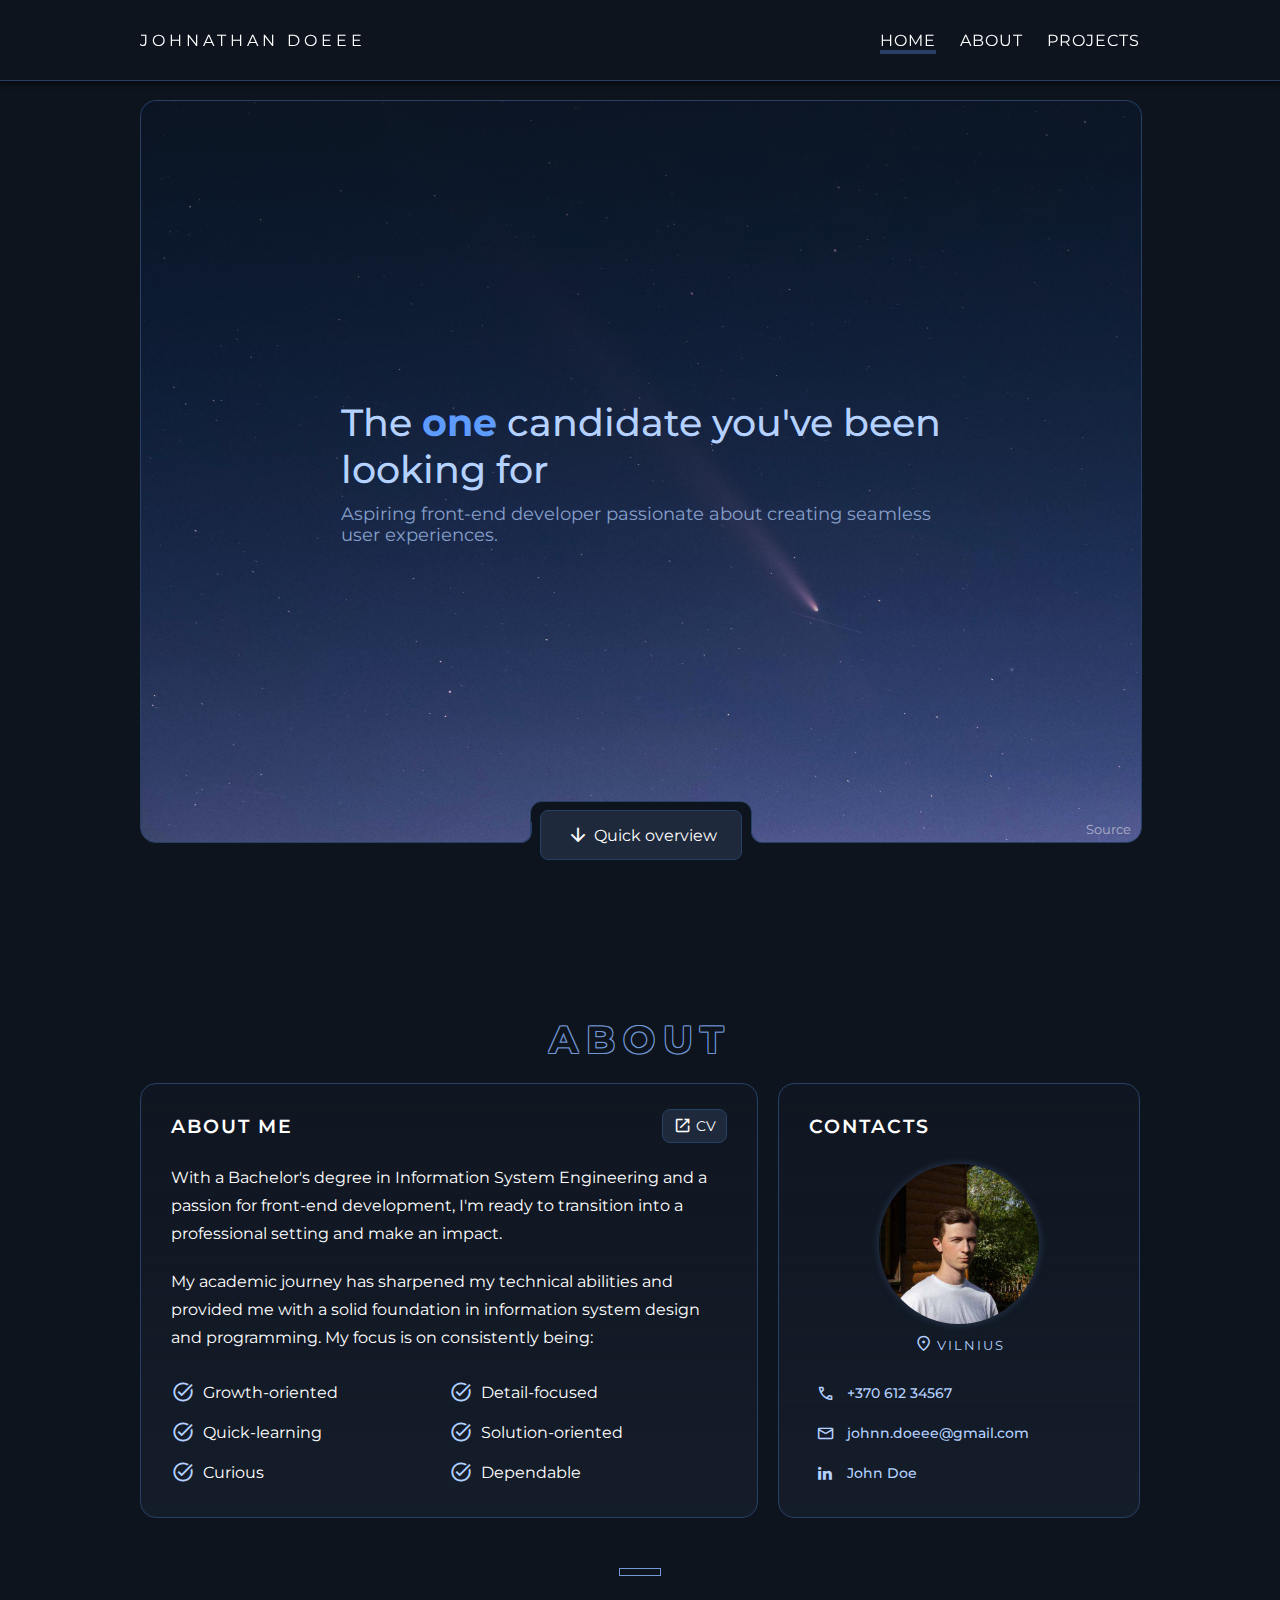
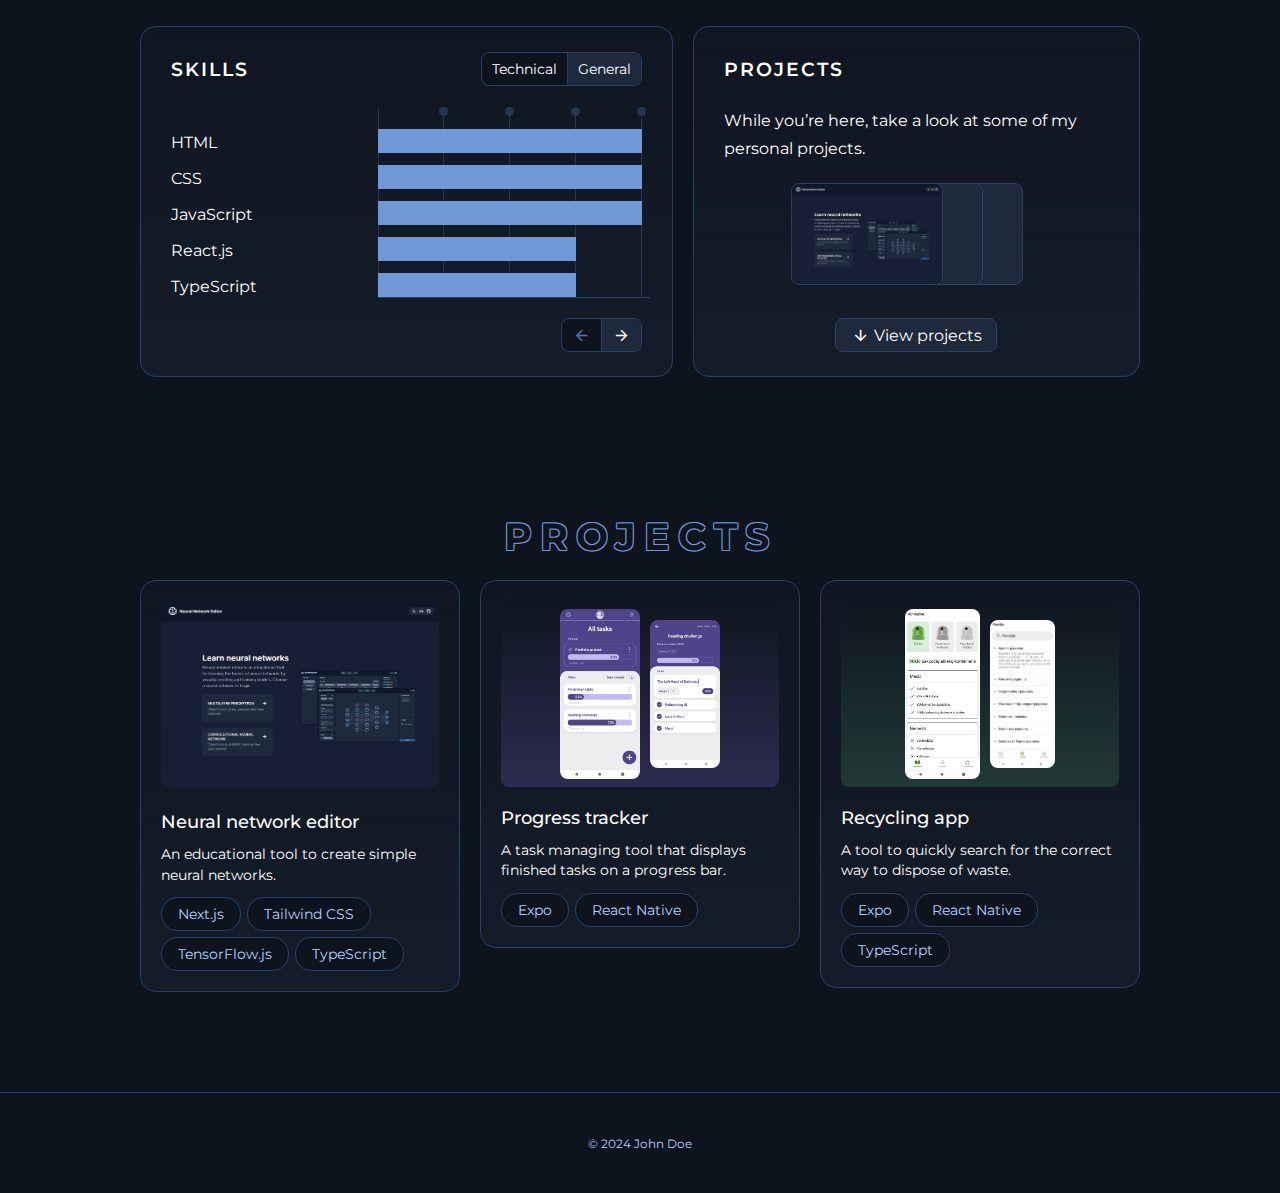
==== index.html @ c230dec9 "add semantics to html" ====
<!DOCTYPE html>
<html lang="en">
    <head>
        <meta charset="UTF-8" />
        <meta name="viewport" content="width=device-width, initial-scale=1" />
        <meta name="description" content="Portfolio of an aspiring front-end developer passioante about creating seamless user experiences." />
        <title>Portfolio | Johnathan Doeee</title>
        <link rel="stylesheet" href="style/global.css" />
        <link rel="stylesheet" href="style/header.css" />
        <link rel="stylesheet" href="style/main.css" />
        <link rel="stylesheet" href="style/projects.css" />
        <link rel="stylesheet" href="style/about.css" />
        <link rel="stylesheet" href="style/contacts.css" />
        <link rel="stylesheet" href="style/skills.css" />
        <link rel="stylesheet" href="https://fonts.googleapis.com/css2?family=Material+Symbols+Outlined:opsz,wght,FILL,GRAD@20..48,100..700,0..1,-50..200" />
        <link rel="stylesheet" href="https://cdnjs.cloudflare.com/ajax/libs/font-awesome/4.7.0/css/font-awesome.min.css">
        <script src="https://code.jquery.com/jquery-1.11.3.min.js"></script>
        <script type="text/javascript" src="./scripts/header.js"></script>
        <script type="text/javascript" src="./scripts/contacts.js"></script>
        <script type="text/javascript" src="./scripts/skills.js" defer></script>
        <script type="text/javascript" src="./scripts/navigation.js" defer></script>
    </head>
    <body class="body-container">
        <header class="header">
            <div class="header-container">
                <span class="header-name">Johnathan Doeee</span>
                <nav class="menu-navigation">
                    <ul id="menu-container" class="menu-item-container menu-hidden">
                        <li><a id="home-link" class="menu-item current-page" href="#home">Home</a></li>
                        <li><a id="about-link" class="menu-item" href="#about">About</a></li>
                        <li><a id="projects-link" class="menu-item" href="#projects">Projects</a></li>
                    </ul>
                    <div id="menu-button" class="menu-icon" onclick="toggleMenu()">
                        <span class="material-symbols-outlined">
                            menu
                        </span>
                    </div>
                </nav>
            </div>
        </header>
        <main>
            <section id="home" class="main-container home">
                <div class="content-container home">
                    <div class="shape-container">
                        <div class="shape">
                            <div class="shape-overlay"></div>
                            <div class="main-text-container">
                                <div class="main-text">The <span class="highlighted-text">one</span> candidate you've been looking for</div>
                                <div class="subtext">Aspiring front-end developer passionate about creating seamless user experiences.</div>
                            </div>
                            <a href="https://www.pexels.com/photo/28973818/" class="image-source" target="_blank">Source</a>
                            <div class="shape-cutout"></div>
                            <a href="#about" class="button overview-button">
                                <span class="material-symbols-outlined">
                                    arrow_downward
                                </span>
                                Quick overview
                            </a>
                        </div>
                    </div>
                </div>
                <div id="side-nav" class="side-nav"></div>
            </section>
            <section id="about" class="main-container about">
                <div class="content-container">
                    <header class="section-title">
                        <h2>About</h2>
                    </header>
                    <div class="top-container">
                        <section id="about-container" class="section-container">
                            <header class="section-header">
                                <h3>About me</h3>
                                <a href="../assets/resume.pdf" target="_blank" class="button">
                                    <span class="material-symbols-outlined icon-sm">
                                        open_in_new
                                    </span>
                                    <span class="text-sm">CV</span>
                                </a>
                            </header>
                            <article class="section-article">
                                <p class="p1">With a Bachelor's degree in Information System Engineering and a passion for front-end development, I'm ready to transition into a professional setting and make an impact.</p>
                                <p class="p1">My academic journey has sharpened my technical abilities and provided me with a solid foundation in information system design and programming. My focus is on consistently being:</p>
                                <ul class="qualities-container">
                                    <li>
                                        <ul class="col">
                                            <li class="quality-item">
                                                <span class="material-symbols-outlined quality-icon">
                                                    task_alt
                                                </span>
                                                <span>Growth-oriented</span>
                                            </li>
                                            <li class="quality-item">
                                                <span class="material-symbols-outlined quality-icon">
                                                    task_alt
                                                </span>
                                                <span>Quick-learning</span>
                                            </li>
                                            <li class="quality-item">
                                                <span class="material-symbols-outlined quality-icon">
                                                    task_alt
                                                </span>
                                                <span>Curious</span>
                                            </li>
                                        </ul>
                                    </li>
                                    <li>
                                        <ul class="col">
                                            <li class="quality-item">
                                                <span class="material-symbols-outlined quality-icon">
                                                    task_alt
                                                </span>
                                                <span>Detail-focused</span>
                                            </li>
                                            <li class="quality-item">
                                                <span class="material-symbols-outlined quality-icon">
                                                    task_alt
                                                </span>
                                                <span>Solution-oriented</span>
                                            </li>
                                            <li class="quality-item">
                                                <span class="material-symbols-outlined quality-icon">
                                                    task_alt
                                                </span>
                                                <span>Dependable</span>
                                            </li>
                                        </ul>
                                    </li>
                                </ul>
                            </article>
                        </section>
                        <section id="contacts-container" class="section-container">
                            <header class="section-header">
                                <h3>Contacts</h3>
                            </header>
                            <article class="contacts">
                                <div class="profile-image-container">
                                    <img src="./assets/profile-small.jpg" alt="candidates' profile" class="profile-image" />
                                    <div class="location-container">
                                        <span class="material-symbols-outlined icon-sm">
                                            location_on
                                        </span>
                                        <div class="location-text">Vilnius</div>
                                    </div>
                                </div>
                                <div class="contact-info">
                                    <div class="contact-item-container">
                                        <div class="contact-item">
                                            <div class="icon-container">
                                                <span class="material-symbols-outlined icon-sm">
                                                    call
                                                </span>
                                            </div>
                                            <span id="phone-number">+370 612 34567</span>
                                        </div>
                                        <div
                                            id="number-copy-button"
                                            class="contact-item-action"
                                            onmouseover="displayTooltip(this)"
                                            onclick="copyPhoneNumber(this)"
                                        >
                                            <span class="material-symbols-outlined icon-sm">
                                                content_copy
                                            </span>
                                            <span id="phone-tooltip" class="tooltip-text">Copy</span>
                                        </div>
                                    </div>
                                    <div class="contact-item-container">
                                        <div class="contact-item">
                                            <div class="icon-container">
                                                <span class="material-symbols-outlined icon-sm">
                                                    mail
                                                </span>
                                            </div>
                                            <span>johnn.doeee@gmail.com</span>
                                        </div>
                                        <div
                                            id="email-copy-button"
                                            class="contact-item-action"
                                            onmouseenter="displayTooltip(this)"
                                            onclick="copyEmail(this)"
                                        >
                                            <span class="material-symbols-outlined icon-sm">
                                                content_copy
                                            </span>
                                            <span id="email-tooltip" class="tooltip-text">Copy</span>
                                        </div>
                                    </div>
                                    <div class="contact-item-container">
                                        <div class="contact-item">
                                            <div class="icon-container">
                                                <i class="fa fa-linkedin fa-sm"></i>
                                            </div>
                                            <span>John Doe</span>
                                        </div>
                                        <a href="https://www.linkedin.com/in/dominykas-guiga-004b6724a" target="_blank" class="contact-item-action">
                                            <span class="material-symbols-outlined icon-sm">
                                                open_in_new
                                            </span>
                                            <span class="tooltip-text">Visit</span>
                                        </a>
                                    </div>
                                </div>
                            </article>
                        </section>
                    </div>
                    <div class="section-intermission"></div>
                    <div class="bottom-container">
                        <section id="skills-container" class="section-container">
                            <header class="section-header">
                                <h3>Skills</h3>
                                <div class="tab-container">
                                    <button id="technical-tab" class="tab left-tab text-sm tab-selected" onclick="switchToTechnical()">Technical</button>
                                    <button id="general-tab" class="tab right-tab text-sm" onclick="switchToGeneral()">General</button>
                                </div>
                            </header>
                            <article class="skill-chart-container">
                                <div class="skill-label-container">
                                    <div class="skill-label">HTML</div>
                                    <div class="skill-label">CSS</div>
                                    <div class="skill-label">JavaScript</div>
                                    <div class="skill-label">React.js</div>
                                    <div class="skill-label">TypeScript</div>
                                </div>
                                <div class="skill-chart">
                                    <div class="axis-container">
                                        <div class="axis-base-h">
                                            <div class="axis-line"></div>
                                        </div>
                                        <div class="axis-col">
                                            <div class="axis-label">
                                                <span id="label-25" class="axis-label-text">Beginner</span>
                                            </div>
                                            <div class="axis-line"></div>
                                        </div>
                                        <div class="axis-col">
                                            <div class="axis-label">
                                                <span id="label-50" class="axis-label-text">Basic competence</span>
                                            </div>
                                            <div class="axis-line"></div>
                                        </div>
                                        <div class="axis-col">
                                            <div class="axis-label">
                                                <span id="label-75" class="axis-label-text flow-left">Comfortable</span>
                                            </div>
                                            <div class="axis-line"></div>
                                        </div>
                                        <div class="axis-col">
                                            <div class="axis-label">
                                                <span id="label-100" class="axis-label-text flow-left">Highly proficient</span>
                                            </div>
                                            <div class="axis-line"></div>
                                        </div>
                                    </div>
                                    <div class="bar-container">
                                        <div class="skill-bar bar-4"></div>
                                        <div class="skill-bar bar-4"></div>
                                        <div class="skill-bar bar-4"></div>
                                        <div class="skill-bar bar-3"></div>
                                        <div class="skill-bar bar-3"></div>
                                    </div>
                                </div>
                            </article>
                            <footer class="more-skill-container">
                                <div class="tab-container">
                                    <button id="arrow-back" class="tab left-tab text-sm no-actions" onclick="moveToPreviousPage()">
                                        <span class="material-symbols-outlined icon-sm">
                                            arrow_back
                                        </span>
                                    </button>
                                    <button id="arrow-forward" class="tab right-tab text-sm" onclick="moveToNextPage()">
                                        <span class="material-symbols-outlined icon-sm">
                                            arrow_forward
                                        </span>
                                    </button>
                                </div>
                            </footer>
                        </section>
                        <section id="projects-container" class="section-container projects">
                            <header class="section-header">
                                <h3>Projects</h3>
                            </header>
                            <article class="projects-content">
                                <div class="projects-text">
                                    <p class="p1">While you’re here, take a look at some of my personal projects.</p>
                                    <div class="project-snippet-container">
                                        <div class="project-snippet-gallery">
                                            <div class="project-snippet snippet-1">
                                                <img src="../assets/nne-1.png" class="nne-snippet" alt="personal projects collection preview" />
                                            </div>
                                            <div class="project-snippet snippet-2"></div>
                                            <div class="project-snippet snippet-3"></div>
                                        </div>
                                    </div>
                                </div>
                                <a href="#projects" class="button see-projects">
                                    <span class="material-symbols-outlined icon-sm">
                                        arrow_downward
                                    </span>
                                    View projects
                                </a>
                            </article>
                        </section>
                    </div>
                </div>
            </section>
            <section id="projects" class="main-container last">
                <div class="content-container projects">
                    <header class="section-title">
                        <h2>Projects</h2>
                    </header>
                    <article class="preview-container">
                        <a href="./projects/neural-network-editor/" class="section-container project-link">
                            <figure class="image-container image-h">
                                <img src="../assets/nne-1.png" class="project-image" alt="neural network editor home page" />
                            </figure>
                            <div class="project-info">
                                <h4 class="header-text">Neural network editor</h4>
                                <p class="description">An educational tool to create simple neural networks.</p>
                                <div class="tag-container">
                                    <div class="tag">Next.js</div>
                                    <div class="tag">Tailwind CSS</div>
                                    <div class="tag">TensorFlow.js</div>
                                    <div class="tag">TypeScript</div>
                                </div>
                            </div>
                        </a>
                        <a href="./projects/progress-tracker/" class="section-container project-link">
                            <figure class="project-image-container-vertical">
                                <img src="../assets/pt-1.png" class="project-image-vertical" alt="progress tracker main screen" />
                                <img src="../assets/pt-3.png" class="project-image-vertical small" alt="progress tracker main screen" />
                            </figure>
                            <div class="project-info">
                                <h4 class="header-text">Progress tracker</h4>
                                <p class="description">A task managing tool that displays finished tasks on a progress bar.</p>
                                <div class="tag-container">
                                    <div class="tag">Expo</div>
                                    <div class="tag">React Native</div>
                                </div>
                            </div>
                        </a>
                        <a href="./projects/recycling-app/" class="section-container project-link">
                            <figure class="project-image-container-vertical ra">
                                <img src="../assets/ra-1.png" class="project-image-vertical" alt="progress tracker main screen" />
                                <img src="../assets/ra-2.png" class="project-image-vertical small" alt="progress tracker main screen" />
                            </figure>
                            <div class="project-info">
                                <h4 class="header-text">Recycling app</h4>
                                <p class="description">A tool to quickly search for the correct way to dispose of waste.</p>
                                <div class="tag-container">
                                    <div class="tag">Expo</div>
                                    <div class="tag">React Native</div>
                                    <div class="tag">TypeScript</div>
                                </div>
                            </div>
                        </a>
                    </article>
                </div>
            </section>
        </main>
        <footer class="footer">
            <div class="footer-text">© 2024 John Doe</div>
        </footer>
        <a href="#home" id="scroll-to-top" class="button scroll-to-top hidden">
            <span class="material-symbols-outlined">
                arrow_upward
            </span>
        </a>
        <div class="overlay"></div>
    </body>
</html>
---- style/global.css ----
@import url('https://fonts.googleapis.com/css2?family=Roboto:ital,wght@0,100;0,300;0,400;0,500;0,700;0,900;1,100;1,300;1,400;1,500;1,700;1,900&display=swap');
@import url('https://fonts.googleapis.com/css2?family=Montserrat:ital,wght@0,100..900;1,100..900&display=swap');

:root {
    --background-color: #0E141E;
    --border-color: #284066;
    --secondary-color: #eaa757;

    /* BUTTONS, ETC. */
    --blue-gray-active: #364762;
    --blue-gray-hover: #28364d;
    --blue-gray: #1E293B;

    --blue-bright: #7098d7;
    
    /* TEXT */
    --text-light: #B4D1FF;
}

html, body {
    width: 100%;
    /* height: 100%; */
    box-sizing: border-box;
    margin: 0;
    font-family: 'Montserrat', sans-serif;
    background-color: var(--background-color);
    color: white;
    scroll-behavior: smooth;
}

.home-container {
    height: 90%;
    width: 100%;
    margin-top: 70px;
    display: flex;
}

.home-image {
    object-fit: cover;
    height: 100%;
    width: 100%;
    padding: 20px;
    border-radius: 40px;
}

.main-container {
    display: flex;
    justify-content: center;
    flex-shrink: 0;
}

.content-container {
    display: flex;
    flex-direction: column;
    width: 1000px;
    gap: 20px;
    margin: 20px;
}

.top-container, .bottom-container {
    display: flex;
    flex-direction: row;
    gap: 20px;
}

.left-container, .right-container {
    display: flex;
    flex-direction: column;
    gap: 20px;
}

.left-container {
    width: 65%;
    justify-content: space-between;
}

.right-container {
    width: 35%;
}

@property --gradientPrimary {
    syntax: '<color>';
    initial-value: rgba(30,41,59,0.1);
    inherits: false;
}
  
@property --gradientSecondary {
    syntax: '<color>';
    initial-value: rgba(30,41,59,0.4);
    inherits: false;
}

.section-container {
    display: flex;
    flex-direction: column;
    border: 1px solid var(--border-color);
    border-radius: 16px;
    padding: 24px 30px;
    gap: 20px;
    background: linear-gradient(180deg, var(--gradientPrimary) 0%, var(--gradientSecondary) 100%);
}

.section-intermission {
    height: 6px;
    width: 40px;
    border: 1px solid var(--blue-bright);
    margin: 30px auto;
}

.section-header {
    height: 36px;
    display: flex;
    align-items: center;
    justify-content: space-between;
}

#about-container {
    width: 65%;
}

#contacts-container {
    width: 35%;
}

#skills-container {
    width: 55%;
}

#projects-container {
    width: 45%;
}

.footer {
    border-top: 1px solid var(--border-color);
    width: 100%;
}

.footer-text {
    height: 100px;
    font-size: 12px;
    color: var(--text-light);
    display: flex;
    justify-content: center;
    align-items: center;
}

/* TEXT */

h1 {
    font-size: 2.4rem;
    font-weight: 500;
    color: var(--text-light);
}

h2 {
    /* width: 100%; */
    font-weight: 700;
    font-size: 2.4rem;
    text-transform: uppercase;
    letter-spacing: 0.5rem;
    /* padding-top: 6rem; */
    margin: 0;
    color: var(--background-color);
    text-shadow: 1px  1px var(--blue-bright),
                -1px -1px var(--blue-bright),
                -1px  1px var(--blue-bright),
                 1px -1px var(--blue-bright);
}

h3 {
    text-transform: uppercase;
    letter-spacing: 2px;
    font-size: 1.2rem;
    font-weight: normal;
    margin: 0;
    font-weight: 600;
}

h4 {
    padding: 0;
    margin: 0;
}

.first-letter {
    font-size: 1.3rem;
}

p {
    margin: 0;
}

.p1 {
    line-height: 28px;
}

a {
    text-decoration: none;
    color: white;
}

ul {
    list-style: none;
    padding: 0;
    margin: 0;
}

figure {
    padding: 0;
    margin: 0;
}

/* ICONS */

.material-symbols-outlined {
    font-variation-settings:
        'FILL' 0,
        'wght' 400,
        'GRAD' 0,
        'opsz' 20
}

.icon-sm {
    font-size: 1.2rem !important;
    user-select: none;
}

.text-sm {
    font-size: 0.9rem;
}

/* BUTTONS */

button {
    border: none;
    color: inherit;
    font-family: inherit;
}

.button {
    background-color: var(--blue-gray);
    padding: 0 10px;
    display: flex;
    justify-content: center;
    align-items: center;
    height: 32px;
    gap: 4px;
    border-radius: 8px;
    border: 1px solid var(--border-color);
    transition: background-color 0.1s;
}

.button:hover {
    background-color: var(--blue-gray-hover);
    cursor: pointer;
}

/* TABS */

.tab-container {
    display: flex;
    flex-direction: row;
    height: 32px;
    border-radius: 8px;
    border: 1px solid var(--border-color);
}

.tab {
    padding: 0 10px;
    display: flex;
    align-items: center;
    height: 100%;
    background-color: var(--blue-gray);
    transition: background-color 0.1s;
}

.tab:hover {
    background-color: var(--blue-gray-hover);
    cursor: pointer;
}

.tab-selected {
    background-color: var(--background-color);
}

.tab-selected:hover {
    background-color: var(--background-color) !important;
    cursor: default !important;
}

.left-tab {
    border-radius: 8px 0 0 8px;
    border-right: 1px solid var(--border-color);
}

.right-tab {
    border-radius: 0 8px 8px 0;
}

.no-actions {
    color: #5172a7;
    background-color: var(--background-color);
}

.no-actions:hover {
    cursor: default !important;
    background-color: var(--background-color) !important;
}

.scroll-to-top {
    position: fixed;
    bottom: 30px;
    right: 50px;
    box-shadow: 0 0 5px 1px var(--blue-gray);
    transition: opacity 0.2s;
    z-index: 8;
    height: 48px;
    width: 48px;
    padding: 0;
}

.scroll-to-top.hidden {
    pointer-events: none;
    opacity: 0;

}

.main-container.last {
    margin-bottom: 5rem;
}

.section-title {
    display: flex;
    justify-content: center;
    padding-top: 6rem;
}

.section-article {
    display: flex;
    flex-direction: column;
    gap: 20px;
}

/* ----- TABLET LANDSCAPE ----- */

@media only screen and (max-width: 900px) {
    .content-container {
        flex-direction: column;
        align-items: center;
        
    }
    .top-container, .bottom-container {
        flex-direction: column;
        width: 500px;
    }
    #about-container, #contacts-container,
    #skills-container, #projects-container {
        width: 100%;
        box-sizing: border-box;
    }
}

/* ----- TABLET ----- */

@media only screen and (max-width: 640px) {
    .top-container, .bottom-container {
        flex-direction: column;
        width: 90%;
    }
    /* .preview-container {
        width: 90%;
        justify-content: center;
    } */
    
}

/* ----- PHONE ----- */

@media only screen and (max-width: 480px) {
    .content-container {
        margin: 10px 10px 10px 10px;
    }
    .left-container, .right-container {
        min-width: 300px;
        width: 100%;
        gap: 50px;
    }
    .scroll-to-top {
        bottom: 20px;
        right: 20px;
    }
    .top-container, .bottom-container {
        width: 100%;
    }
    #about-container, #contacts-container,
    #skills-container, #projects-container {
        min-width: 300px;
    }
    
}

/* ----- SMALL PHONE ----- */

@media only screen and (max-width: 390px) {
    .section-container {
        padding: 20px 24px;
    }
}
---- style/header.css ----
.header {
    display: flex;
    justify-content: center;
    border-bottom: 1px solid var(--border-color);
    position: fixed;
    width: 100%;
    background-color: var(--background-color);
    top: 0;
    z-index: 10;
    box-shadow: 0 1px 5px 2px rgba(0, 0, 0, 0.5);
}

.header-container {
    height: 80px;
    display: flex;
    flex-direction: row;
    align-items: center;
    justify-content: space-between;
    width: 1000px;
    padding: 0 20px;
}

.header-name {
    letter-spacing: 4px;
    text-transform: uppercase;
    font-size: 1rem;
}

.menu-item-container {
    display: flex;
    flex-direction: row;
    gap: 24px;
}

.menu-item {
    text-decoration: none;
    color: white;
    letter-spacing: 1px;
    text-transform: uppercase;
    border-bottom: 4px solid transparent;
    border-top: 4px solid transparent;
    transition: border-color 0.2s;
}

.menu-item:hover {
    border-bottom: 4px solid var(--text-light);
}

.menu-navigation {
    display: flex;
    flex-direction: row;
    align-items: center;
}

.menu-icon {
    display: flex;
    align-items: center;
    visibility: hidden;
    padding: 10px;
    display: none;
}

.current-page {
    border-bottom: 4px solid var(--border-color);
}

.side-nav {
    position: fixed;
    height: 100%;
    width: 0;
    right: 0;
    z-index: 9;
    transition: width 0.2s;
}

/* ----- TABLET LANDSCAPE ----- */

@media only screen and (max-width: 900px) {
    
}

/* ----- TABLET ----- */

@media only screen and (max-width: 640px) {
    .menu-visible {
        visibility: visible;
    }

    .menu-hidden {
        visibility: hidden;
    }

    .menu-item-container {
        flex-direction: column;
        gap: 30px;
        position: absolute;
        left: 50%;
        top: 80px;
        padding: 30px;
        border-radius: 12px;
        height: 100%;
        align-items: flex-start;
    }
    .menu-icon {
        visibility: visible;
        display: block;
        display: flex;
        align-items: center;
    }
    .side-nav.visible {
        width: 50%;
        background-color: var(--background-color);
        border-left: 1px solid var(--border-color);
    }
    .overlay {
        position: fixed;
        top: 0;
        left: 0;
        width: 100%;
        height: 100%;
        background-color: transparent;
        visibility: hidden;
        pointer-events: visible;
        z-index: 5;
        transition: background-color 0.2s;
    }

    .overlay.visible {
        visibility: visible;
        background-color: rgba(0, 0, 0, 0.5);
    }
}

/* ----- PHONE ----- */

@media only screen and (max-width: 480px) {
    
}
---- style/main.css ----
.main-container.home {
    height: 100vh;
}

.content-container.home {
    margin-top: 100px;
}

.shape-container {
    height: 95%;
    width: 100%;
}

.shape {
    height: 100%;
    width: 100%;
    background-color: var(--blue-gray);
    border-radius: 16px;
    border: 1px solid var(--border-color);
    position: relative;
    display: flex;
    justify-content: center;
    background-image: url('../assets/main-image-4.jpg');
    background-size: cover;
    background-repeat: no-repeat;
    background-position: center;
    background-attachment: fixed;
}

.shape-cutout {
    height: 40px;
    width: 220px;
    background-color: var(--background-color);
    position: absolute;
    border-radius: 12px 12px 0 0;
    border-top: 1px solid var(--border-color);
    border-left: 1px solid var(--border-color);
    border-right: 1px solid var(--border-color);
    border-bottom: 1px solid transparent;
    bottom: -1px;
}

.shape-cutout::before, .shape-cutout::after {
    content: "";
    position: absolute;
    height: 20px;
    width: 40px;
    bottom: -1px;
}

.shape-cutout::before {
    left: -40.5px;
    border-radius: 0 0 12px 0;
    box-shadow: 20px 0 0 0 var(--background-color);
    border-right: 1px solid var(--border-color);
    border-bottom: 1px solid var(--border-color);
}

.shape-cutout::after {
    right: -40.5px;
    border-radius: 0 0 0 12px;
    box-shadow: -20px 0 0 0 var(--background-color);
    border-left: 1px solid var(--border-color);
    border-bottom: 1px solid var(--border-color);
}

.overview-button {
    z-index: 8;
    bottom: -18px;
    position: absolute;
    width: 180px;
    height: 48px;
}

.main-text-container {
    z-index: 5;
    width: 60%;
    align-self: center;
    display: flex;
    flex-direction: column;
    gap: 10px;
}

.main-text {
    font-size: 2.4rem;
    font-weight: 500;
    color: var(--text-light);
}

.subtext {
    font-size: 1.1rem;
    color: var(--text-light);
    opacity: 0.7;
}

.highlighted-text {
    font-weight: 700;
    color: #5d9bff;
}

.shape-overlay {
    position: absolute;
    border-radius: 16px;
    background-image: linear-gradient(180deg, rgba(14,20,30,1) 0%, rgba(71,107,167,0.1) 100%);
    height: 100%;
    width: 100%;
    opacity: 0.8;
}

.image-source {
    position: absolute;
    bottom: 5px;
    right: 10px;
    font-size: 0.8rem;
    opacity: 0.5;
}

/* ----- TABLET LANDSCAPE ----- */

@media only screen and (max-width: 900px) {
    .main-text-container {
        width: 70%;
    }
    .main-text {
        font-size: 2.2rem;
    }
}

/* ----- TABLET ----- */

@media only screen and (max-width: 640px) {
    .main-text-container {
        width: 80%;
    }
    .main-text {
        font-size: 1.9rem;
    }
}

/* ----- PHONE ----- */

@media only screen and (max-width: 480px) {
    .shape-container {
        height: 95%;
    }
    .content-container.home {
        margin-top: 90px;
    }
}

/* ----- SMALL PHONE ----- */

@media only screen and (max-width: 390px) {
    
}
---- style/projects.css ----
/* PREVIEW TAB */

/* .section-container.projects {
    height: 100%;
} */

.project-snippet-container {
    position: relative;
    height: 110px;
    /* margin-top: 20px; */
    width: 100%;
    display: flex;
    justify-content: center;
}

.project-snippet-gallery {
    position: relative;
    height: 100%;
    width: 250px;
}

.project-snippet {
    height: 100px;
    width: 150px;
    position: absolute;
    background-color: #1E293B;
    border: 1px solid var(--border-color);
    border-radius: 8px;
}

.snippet-1 {
    z-index: 3;
    background-color: #0E141E;
    /* margin-top: 40px; */
}

.snippet-2 {
    margin-left: 40px;
    z-index: 2;
}

.snippet-3 {
    margin-left: 80px;
    z-index: 1;
}

.nne-snippet {
    object-fit: cover;
    height: 100%;
    width: 100%;
    border-radius: 8px;
}

.projects-content {
    display: flex;
    gap: 20px;
    flex-direction: column;
    justify-content: space-between;
    flex: 1;
}

.projects-text {
    display: flex;
    flex-direction: column;
    gap: 20px;
}

.button.see-projects {
    width: 140px;
    align-self: center;
    justify-self: flex-end;
}

/* PROJECTS SECTION */

.project-image {
    object-fit: cover;
    width: 100%;
    /* height: 200px; */
    border-radius: 8px;
}

.project-image-vertical {
    object-fit: cover;
    /* width: 100%; */
    border-radius: 8px;
    max-height: 170px;
    height: 100%;
    /* aspect-ratio: 3/2; */
    /* height: 250px; */
    object-fit: cover;
    /* width: auto; */
    /* border-radius: 12px; */
}

.project-image-vertical.small {
    height: 80%;
}

.project-image-container-vertical {
    border-radius: 8px;
    display: flex;
    flex-direction: row;
    gap: 10px;
    align-items: center;
    justify-content: center;
    /* padding: 10px; */
    /* gap: 10px; */
    /* flex-shrink: 1; */
    aspect-ratio: 3/2;
    background: linear-gradient(180deg, rgba(14,20,30,0.3) 0%, rgba(97, 79, 164, 0.333) 100%);
}

.project-image-container-vertical.ra {
    background: linear-gradient(180deg, rgba(14,20,30,0.3) 0%, rgba(64, 121, 88, 0.333) 100%);
}

.image-container {
    /* border-radius: 100%; */
    /* flex: 1; */
    /* height: 100px; */
    /* min-width: 200px; */
}

.vertical-image-container {
    border-radius: 100%;
    display: flex;
    flex-direction: column;
    align-items: center;
    gap: 10px;
    width: 100%;
    aspect-ratio: 3/2;
    /* display: flex;
    justify-content: center; */
  }

.vertical-image {
    max-height: 100%;
    /* height: 250px; */
    object-fit: cover;
    /* width: auto; */
    /* border-radius: 12px; */
}

.tag-container {
    display: flex;
    flex-direction: row;
    gap: 6px;
    flex-wrap: wrap;
    /* margin: 10px 0; */
    /* width: 200px; */
}

.tag {
    padding: 0 16px;
    display: flex;
    align-items: center;
    height: 32px;
    border-radius: 16px;
    background-color: #0E141E;
    border: 1px solid #284066;
    font-size: 14px;
    color: var(--text-light);
}

.header-text {
    font-size: 1.1rem;
    font-weight: 500;
}

.project-link {
    padding: 20px !important;
    gap: 20px;
    transition: --gradientPrimary 0.2s, --gradientSecondary 0.2s;
    max-width: 320px;
    /* width: 33.3%; */
    flex: 1;
    box-sizing: border-box;
    /* height: 250px; */
}

.project-link:hover {
    --gradientPrimary: rgba(30,41,59,0.2);
    --gradientSecondary: rgba(30,41,59,0.6);
}

.project-info {
    display: flex;
    flex-direction: column;
    gap: 12px;
}

.description {
    font-size: 0.9rem;
    line-height: 1.3rem;
}

.preview-container {
    display: flex;
    flex-direction: row;
    gap: 20px;
    align-items: flex-start;
}

/* ----- TABLET LANDSCAPE ----- */

@media only screen and (max-width: 900px) {
    .project-link {
        box-sizing: border-box;
        max-width: 240px;
    }
    .preview-container {
        width: 500px;
        flex-wrap: wrap;
    }
    .tag-container {
        flex-wrap: nowrap;
        overflow: scroll;   
    }
    .tag {
        text-wrap: nowrap;
    }
}

/* ----- TABLET ----- */

@media only screen and (max-width: 640px) {
    .project-link {
        box-sizing: border-box;
        width: 100%;
        flex: 1;
        max-width: 100%;
        min-width: 260px;
    }
    .preview-container {
        width: 90%;
        justify-content: flex-start;
    }
    .tag-container {
        flex-wrap: wrap;
        /* overflow: scroll;    */
    }
    .project-image-vertical {
        max-height: 230px;
    }
}

/* ----- PHONE ----- */

@media only screen and (max-width: 480px) {
    .preview-container {
        width: 100%;
    }
}

/* ----- SMALL PHONE ----- */

@media only screen and (max-width: 390px) {

}
---- style/about.css ----
.qualities-container {
    display: flex;
    flex-direction: row;
    /* padding: 10px 0; */
}

.qualities-container > li {
    width: 50%;
}

.quality-item {
    display: flex;
    gap: 8px;
    align-items: center;
}

.col {
    display: flex;
    flex-direction: column;
    gap: 16px;
    width: 100%;
    padding: 8px 0;
}

.quality-icon {
    color: var(--text-light);
}

/* ----- TABLET LANDSCAPE ----- */

@media only screen and (max-width: 900px) {
    
}

/* ----- TABLET ----- */

@media only screen and (max-width: 640px) {

}

/* ----- PHONE ----- */

@media only screen and (max-width: 480px) {
    .qualities-container {
        flex-direction: column;
    }
    .col {
        width: 100%;
    }
}
---- style/contacts.css ----
.contacts {
    display: flex;
    flex-direction: column;
    gap: 20px;
}

.profile-image-container {
    border-radius: 100%;
    display: flex;
    flex-direction: column;
    align-items: center;
    gap: 10px;
}

.profile-image {
    height: 160px;
    width: 160px;
    object-fit: cover;
    border-radius: 100%;
    box-shadow: 0 0 5px 3px #1E293B;
}

.location-container {
    display: flex;
    justify-content: center;
    align-items: flex-end;
    gap: 4px;
    color: var(--text-light);
}

.location-text {
    text-transform: uppercase;
    letter-spacing: 2px;
    font-size: 0.8rem;
}

.contact-info {
    display: flex;
    flex-direction: column;
    width: 100%;
}

.contact-item-container {
    display: flex;
    align-items: center;
    justify-content: space-between;
    border-radius: 4px;
    padding: 0 4px 0 4px;
    height: 40px;
    width: 100%;
    transition: background-color 0.1s;
    position: relative;
}

.contact-item-container:hover {
    background-color: var(--blue-gray);
}

.contact-item {
    font-size: 0.9rem;
    font-weight: 500;
    display: flex;
    align-items: center;
    gap: 10px;
    color: #B4D1FF;
}

.contact-item-action {
    visibility: hidden;
    background-color: var(--background-color);
    width: 30px;
    height: 30px;
    display: flex;
    align-items: center;
    justify-content: center;
    border-radius: 4px;
    color: #B4D1FF;
    position: absolute;
    right: 4px;
    box-shadow: none;
    transition: box-shadow 0.1s;
}

.contact-item-action:hover {
    cursor: pointer;
    color: white;
}

.contact-item-container:hover > .contact-item-action {
    visibility: visible;
    box-shadow: -6px 0 5px 0 var(--blue-gray);
}

.icon-container {
    display: flex;
    justify-content: center;
    align-items: center;
    width: 24px;
    height: 24px;
}

.fa-sm {
    font-size: 12pt !important;
}

.tooltip-text {
    position: absolute;
    font-size: 0.9rem;
    background-color: var(--blue-gray);
    border: 1px solid var(--border-color);
    border-radius: 8px;
    padding: 5px 10px;
    top: 40px;
    visibility: hidden;
    text-align: center;
    z-index: 5;
}

.contact-item-action:hover > .tooltip-text {
    visibility: visible;
}

/* ----- TABLET LANDSCAPE ----- */

@media only screen and (max-width: 900px) {
    .contact-item-action {
        cursor: pointer;
        visibility: visible;
        background-color: var(--blue-gray);
    }
    .contact-item-container:hover {
        background-color: transparent;
    }

    .contact-item-container:hover > .contact-item-action {
        visibility: visible;
        box-shadow: none;
    }
}

/* ----- TABLET ----- */

@media only screen and (max-width: 640px) {
    
}

/* ----- PHONE ----- */

@media only screen and (max-width: 480px) {
    .contacts {
        flex-direction: column;
        gap: 20px;
    }
}

/* ----- SMALL PHONE ----- */

@media only screen and (max-width: 390px) {
    
}
---- style/skills.css ----
.skill-chart-container {
    display: flex;
    flex-direction: row;
    justify-content: space-between;
}

.skill-label-container {
    display: flex;
    flex-direction: column;
    gap: 12px;
    margin-top: 23px;
}

.skill-label {
    font-size: 1rem;
    height: 24px;
    display: flex;
    align-items: center;
}

/* SKILL CHART */

.skill-chart {
    width: 264px;
    height: 190px;
    position: relative;
    transition: width 0.1s;
}
.bar-container {
    display: flex;
    flex-direction: column;
    gap: 12px;
    width: 100%;
    position: absolute;
    bottom: 0;
}

.skill-bar {
    height: 24px;
    background-color: var(--blue-bright);
    transition: width 0.5s, background-color 0.1s;
}

.bar-4 {
    width: 100%;
}

.bar-3 {
    width: 75%;
}

.bar-2 {
    width: 50%;
}

.bar-1 {
    width: 25%;
}

.bar-0 {
    width: 0%;
}

.axis-container {
    position: absolute;
    display: flex;
    flex-direction: row;
    gap: 46px;
    height: 100%;
    top: 0;
    border-bottom: 1px solid var(--border-color);
    transition: gap 0.1s;
}

.axis-col {
    width: 16px;
    display: flex;
    flex-direction: column;
    align-items: center;
    margin-left: 4px;
}

.axis-line {
    height: 100%;
    width: 1px;
    background-color: var(--blue-gray-hover);
}

.axis-label {
    border-radius: 100%;
    height: 9px;
    width: 9px;
    background-color: var(--blue-gray-hover);
    position: relative;
}

.axis-col:hover > .axis-line,
.axis-col:hover > .axis-label {
    background-color: var(--blue-bright);
}

.axis-col:hover {
    cursor: pointer;
}

.axis-base-h {
    width: 8px;
}

.more-skill-container {
    width: 100%;
    display: flex;
    justify-content: flex-end;
}

.axis-label-text {
    position: absolute;
    font-size: 0.9rem;
    background-color: var(--blue-gray);
    border: 1px solid var(--border-color);
    border-radius: 8px;
    padding: 5px 10px;
    bottom: 20px;
    visibility: hidden;
    text-align: center;
    z-index: 5;
    max-width: fit-content;
}

.flow-left {
    right: 0;
}

.axis-col:hover .axis-label-text {
    visibility: visible;
}

/* ----- TABLET LANDSCAPE ----- */

@media only screen and (max-width: 900px) {
    
}

/* ----- TABLET ----- */

@media only screen and (max-width: 640px) {
    .skill-chart {
        width: 220px;
    }
    .axis-container {
        gap: 35px;
    }
    .skill-label-container {
        width: 120px;
        /* gap: 20px; */
    }
}

/* ----- PHONE ----- */

@media only screen and (max-width: 480px) {
    .skill-chart {
        width: 180px;
    }
    .axis-container {
        gap: 25px;
    }
    .skill-label-container {
        width: 140px;
        /* gap: 20px; */
    }
    /* .bar-container {
        gap: 20px;
    } */
}

/* ----- SMALL PHONE ----- */

@media only screen and (max-width: 390px) {
    .skill-chart {
        height: auto;
    }
    .skill-label-container {
        width: 100px;
        gap: 20px;
    }
    .bar-container {
        gap: 20px;
    }
}
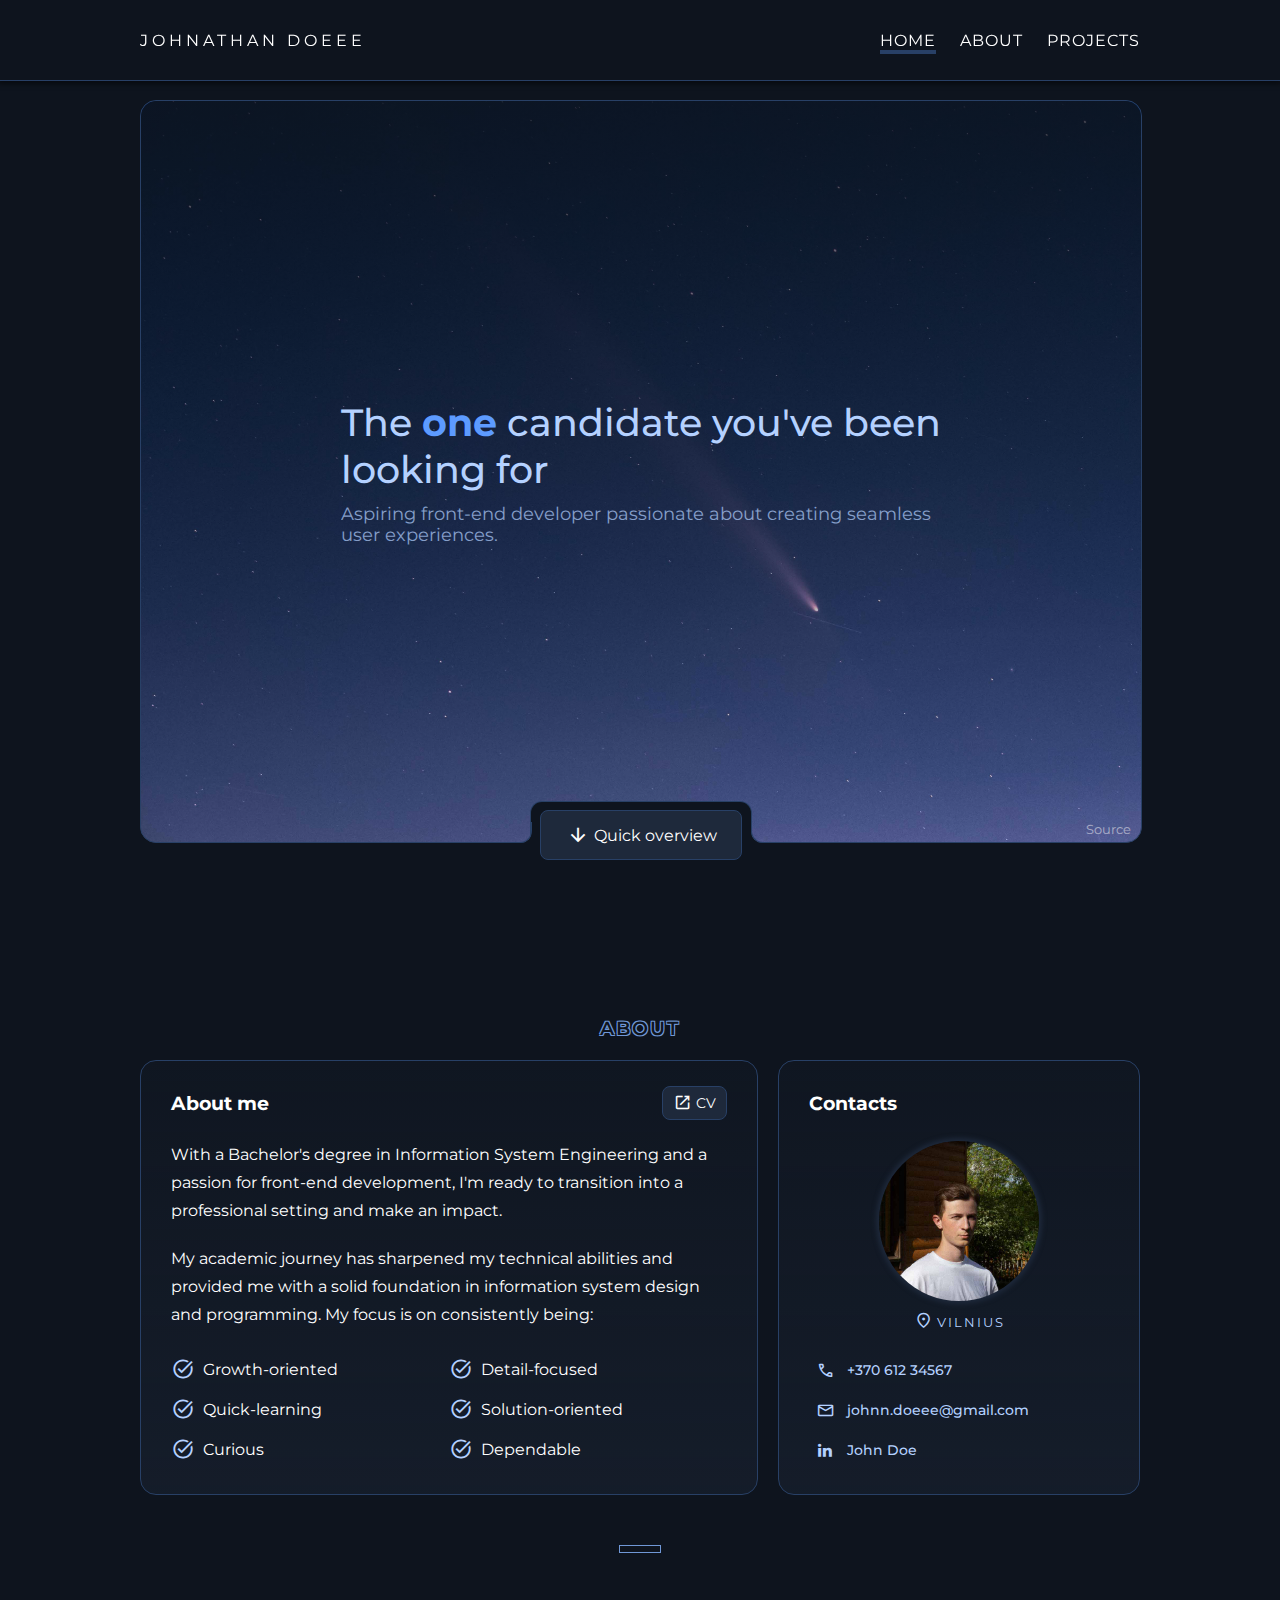
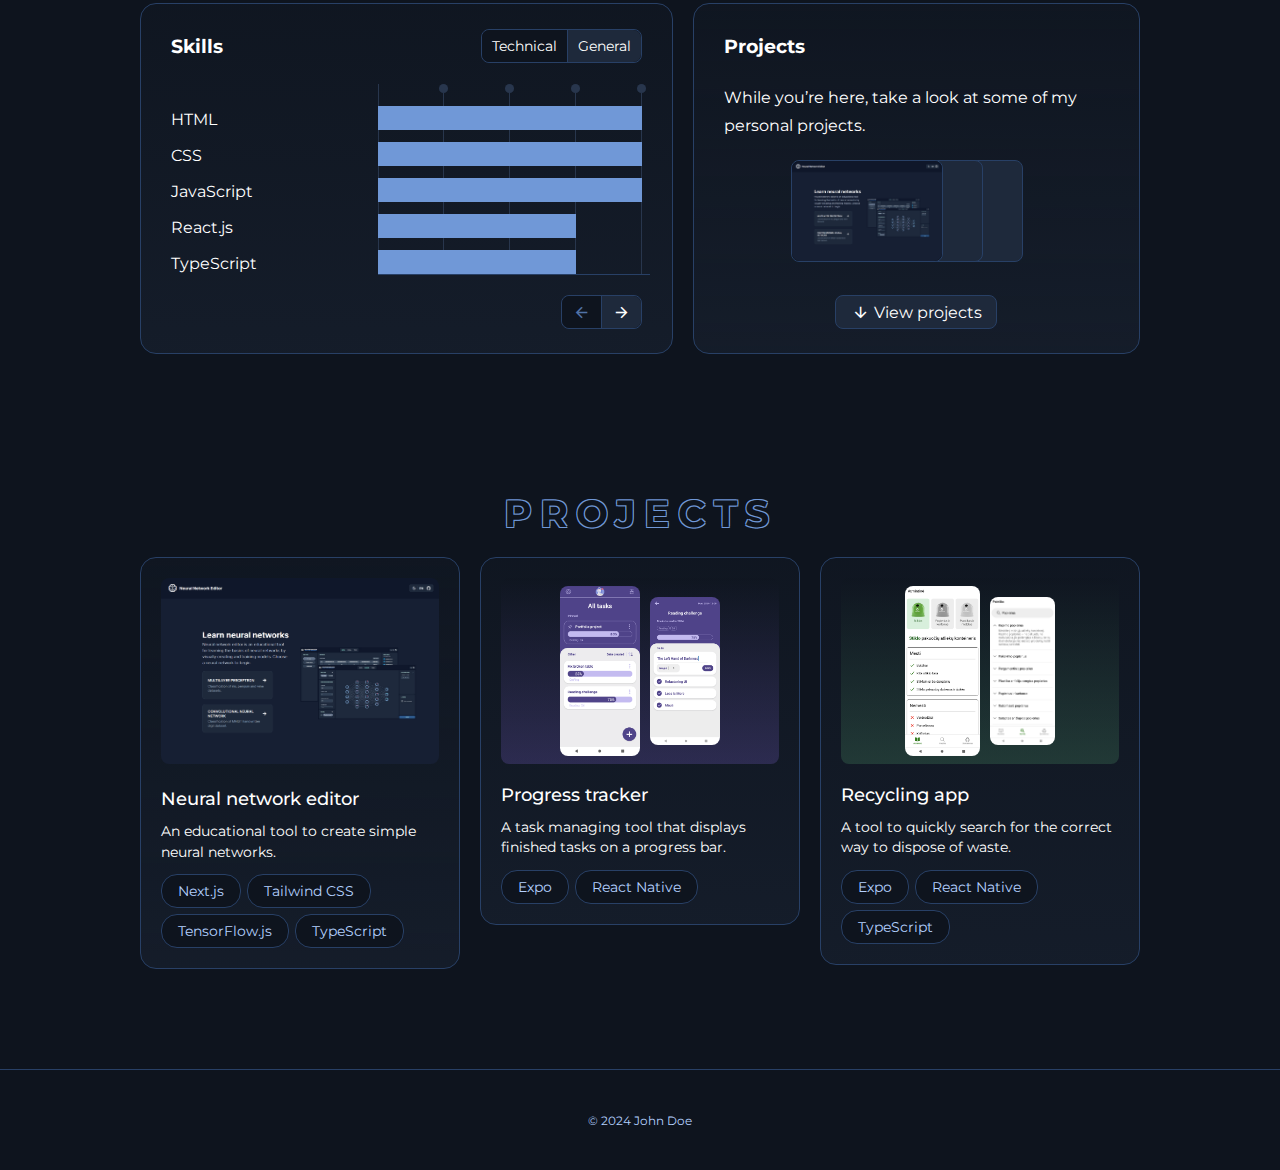
==== commit 48abb7c4: "update projects section in main page" ====
--- a/index.html
+++ b/index.html
@@ -306,7 +306,7 @@
             <section id="projects" class="main-container last">
                 <div class="content-container projects">
                     <header class="section-title">
-                        <h2>Projects</h2>
+                        <div>Projects</div>
                     </header>
                     <article class="preview-container">
                         <a href="./projects/neural-network-editor/" class="section-container project-link">
@@ -314,7 +314,7 @@
                                 <img src="../assets/nne-1.png" class="project-image" alt="neural network editor home page" />
                             </figure>
                             <div class="project-info">
-                                <h4 class="header-text">Neural network editor</h4>
+                                <h3 class="header-text">Neural network editor</h3>
                                 <p class="description">An educational tool to create simple neural networks.</p>
                                 <div class="tag-container">
                                     <div class="tag">Next.js</div>
@@ -326,11 +326,11 @@
                         </a>
                         <a href="./projects/progress-tracker/" class="section-container project-link">
                             <figure class="project-image-container-vertical">
-                                <img src="../assets/pt-1.png" class="project-image-vertical" alt="progress tracker main screen" />
-                                <img src="../assets/pt-3.png" class="project-image-vertical small" alt="progress tracker main screen" />
+                                <img src="../assets/pt-1-sm.png" class="project-image-vertical" alt="progress tracker main screen" />
+                                <img src="../assets/pt-3-sm.png" class="project-image-vertical small" alt="progress tracker main screen" />
                             </figure>
                             <div class="project-info">
-                                <h4 class="header-text">Progress tracker</h4>
+                                <h3 class="header-text">Progress tracker</h3>
                                 <p class="description">A task managing tool that displays finished tasks on a progress bar.</p>
                                 <div class="tag-container">
                                     <div class="tag">Expo</div>
@@ -340,11 +340,11 @@
                         </a>
                         <a href="./projects/recycling-app/" class="section-container project-link">
                             <figure class="project-image-container-vertical ra">
-                                <img src="../assets/ra-1.png" class="project-image-vertical" alt="progress tracker main screen" />
-                                <img src="../assets/ra-2.png" class="project-image-vertical small" alt="progress tracker main screen" />
+                                <img src="../assets/ra-1-sm.png" class="project-image-vertical" alt="progress tracker main screen" />
+                                <img src="../assets/ra-2-sm.png" class="project-image-vertical small" alt="progress tracker main screen" />
                             </figure>
                             <div class="project-info">
-                                <h4 class="header-text">Recycling app</h4>
+                                <h3 class="header-text">Recycling app</h3>
                                 <p class="description">A tool to quickly search for the correct way to dispose of waste.</p>
                                 <div class="tag-container">
                                     <div class="tag">Expo</div>
--- a/style/global.css
+++ b/style/global.css
@@ -149,25 +149,11 @@
 h1 {
     font-size: 2.4rem;
     font-weight: 500;
+    margin: 0;
     color: var(--text-light);
 }
 
 h2 {
-    /* width: 100%; */
-    font-weight: 700;
-    font-size: 2.4rem;
-    text-transform: uppercase;
-    letter-spacing: 0.5rem;
-    /* padding-top: 6rem; */
-    margin: 0;
-    color: var(--background-color);
-    text-shadow: 1px  1px var(--blue-bright),
-                -1px -1px var(--blue-bright),
-                -1px  1px var(--blue-bright),
-                 1px -1px var(--blue-bright);
-}
-
-h3 {
     text-transform: uppercase;
     letter-spacing: 2px;
     font-size: 1.2rem;
@@ -176,7 +162,7 @@
     font-weight: 600;
 }
 
-h4 {
+h3 {
     padding: 0;
     margin: 0;
 }
@@ -332,6 +318,16 @@
     display: flex;
     justify-content: center;
     padding-top: 6rem;
+    font-weight: 700;
+    font-size: 2.4rem;
+    text-transform: uppercase;
+    letter-spacing: 0.5rem;
+    margin: 0;
+    color: var(--background-color);
+    text-shadow: 1px  1px var(--blue-bright),
+                -1px -1px var(--blue-bright),
+                -1px  1px var(--blue-bright),
+                 1px -1px var(--blue-bright);
 }
 
 .section-article {
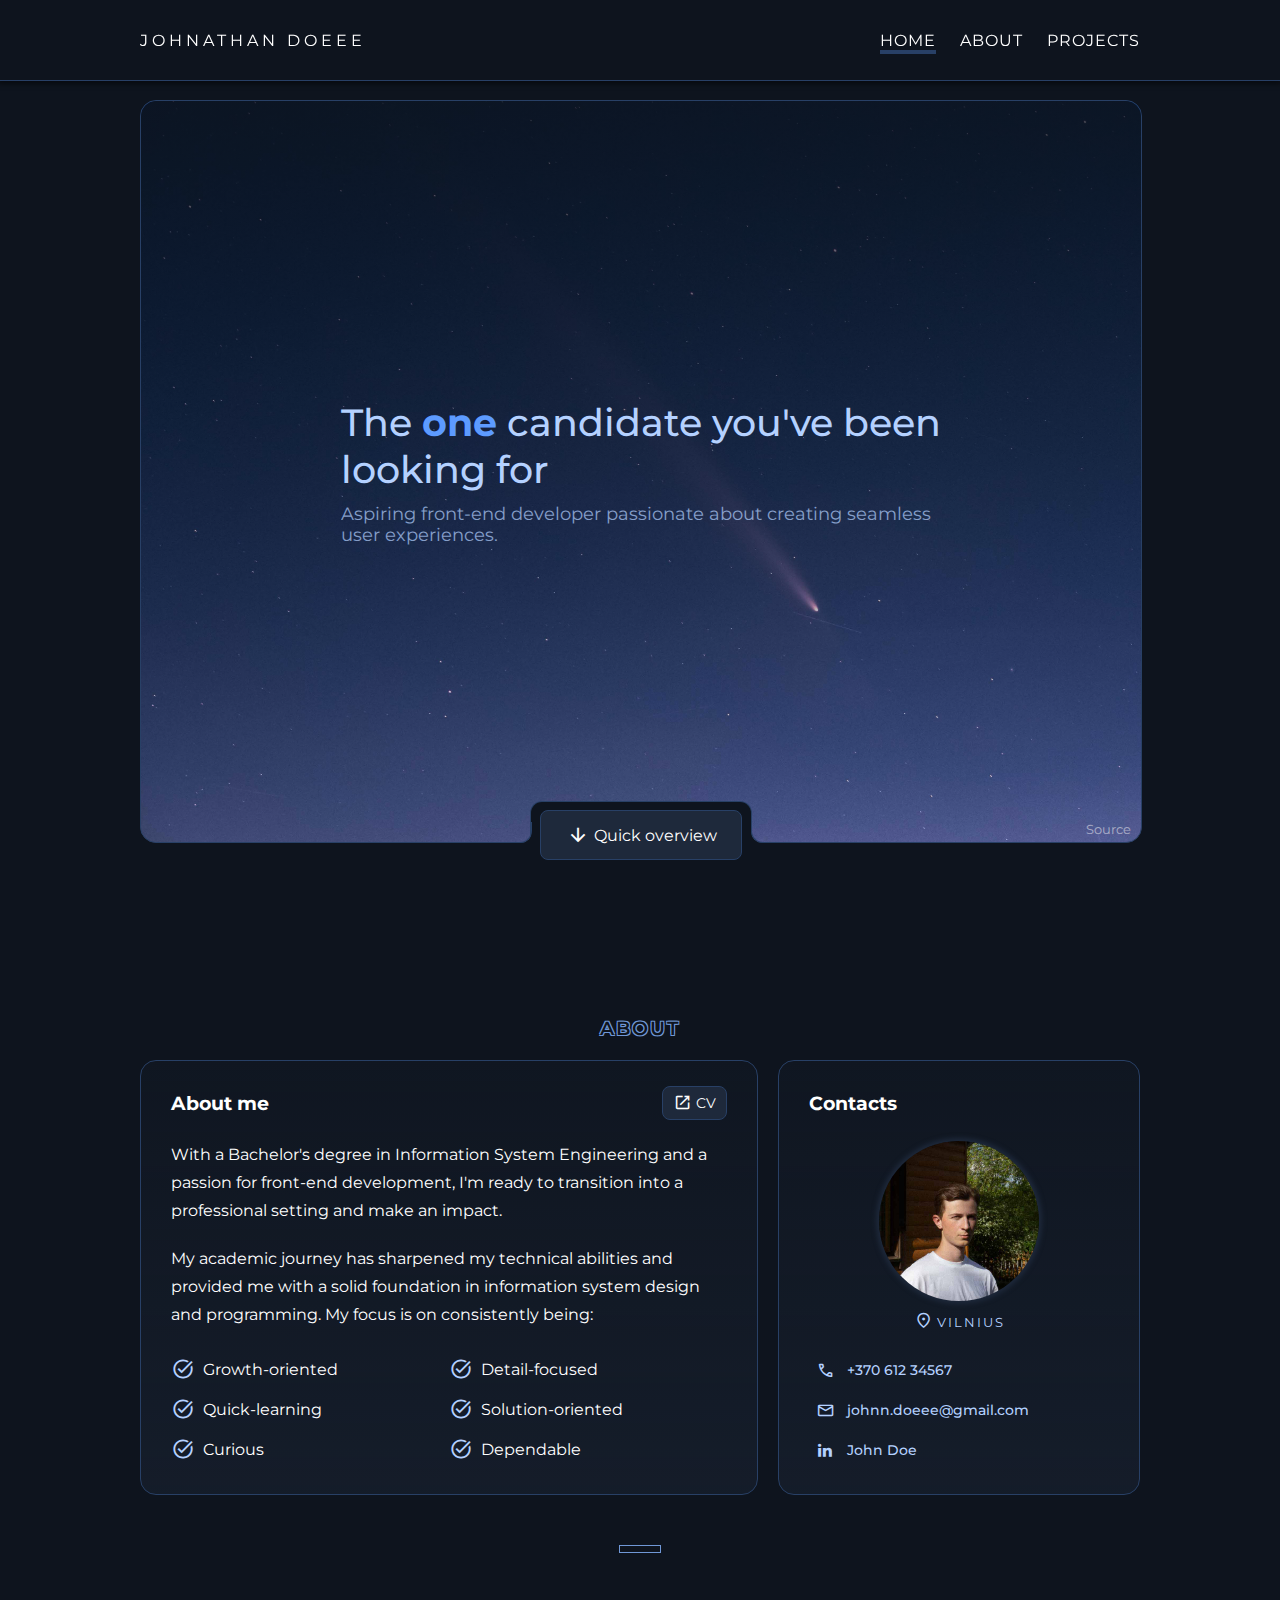
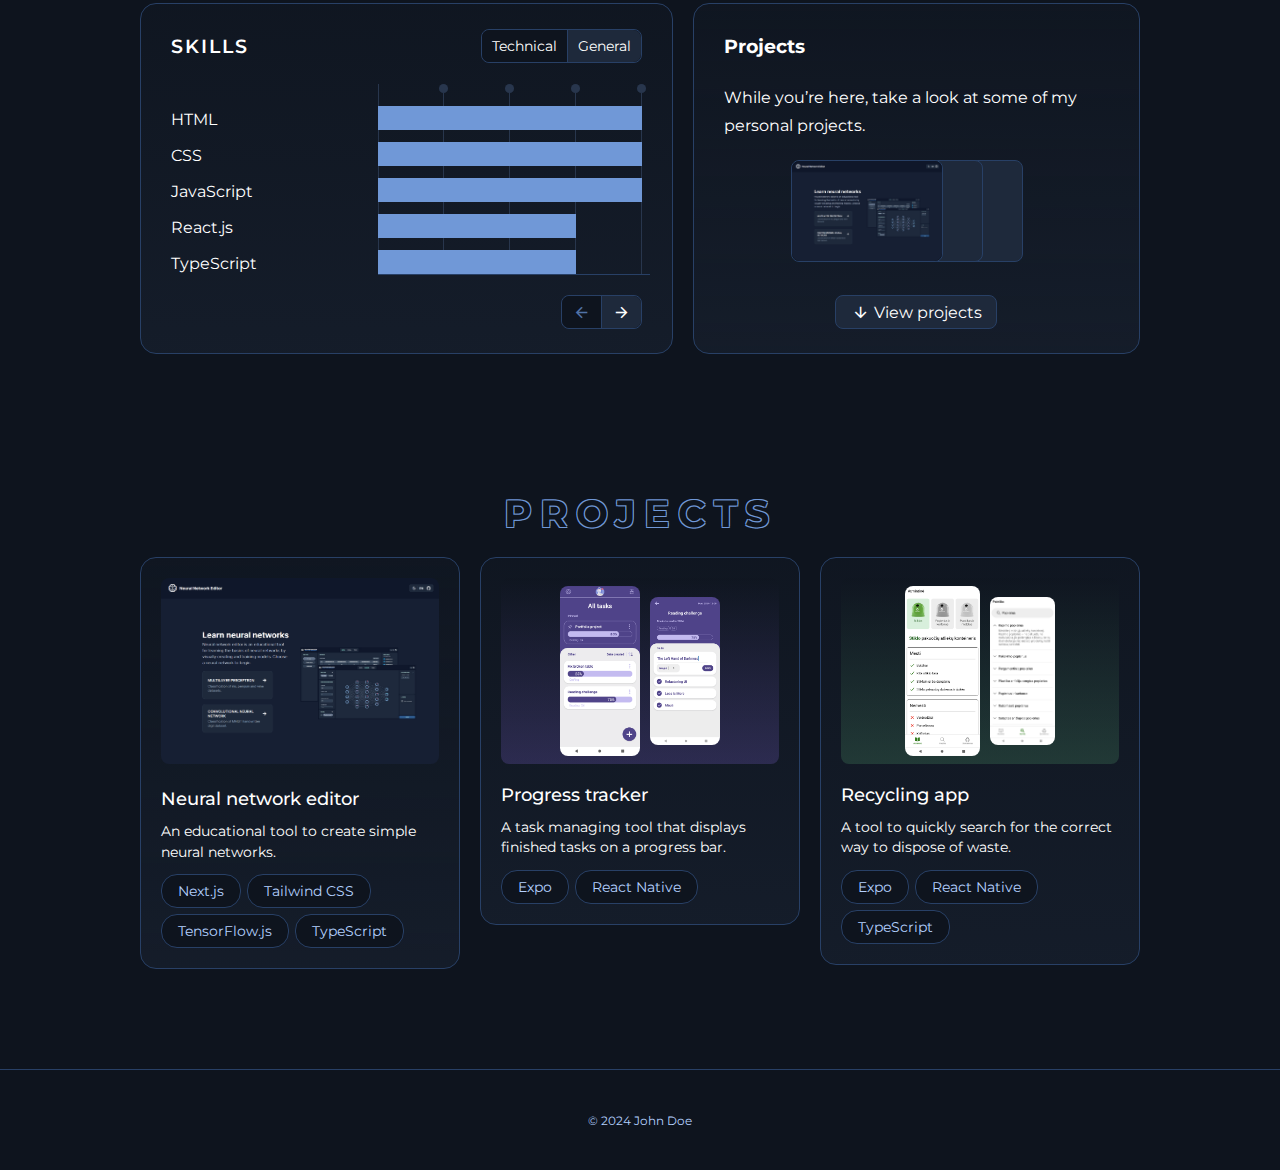
==== commit 3fea1744: "update labels in skills section" ====
--- a/index.html
+++ b/index.html
@@ -207,7 +207,7 @@
                     <div class="bottom-container">
                         <section id="skills-container" class="section-container">
                             <header class="section-header">
-                                <h3>Skills</h3>
+                                <h2>Skills</h2>
                                 <div class="tab-container">
                                     <button id="technical-tab" class="tab left-tab text-sm tab-selected" onclick="switchToTechnical()">Technical</button>
                                     <button id="general-tab" class="tab right-tab text-sm" onclick="switchToGeneral()">General</button>
@@ -234,19 +234,19 @@
                                         </div>
                                         <div class="axis-col">
                                             <div class="axis-label">
-                                                <span id="label-50" class="axis-label-text">Basic competence</span>
+                                                <span id="label-50" class="axis-label-text">Intermediate</span>
                                             </div>
                                             <div class="axis-line"></div>
                                         </div>
                                         <div class="axis-col">
                                             <div class="axis-label">
-                                                <span id="label-75" class="axis-label-text flow-left">Comfortable</span>
+                                                <span id="label-75" class="axis-label-text flow-left">Proficient</span>
                                             </div>
                                             <div class="axis-line"></div>
                                         </div>
                                         <div class="axis-col">
                                             <div class="axis-label">
-                                                <span id="label-100" class="axis-label-text flow-left">Highly proficient</span>
+                                                <span id="label-100" class="axis-label-text flow-left">Skilled</span>
                                             </div>
                                             <div class="axis-line"></div>
                                         </div>
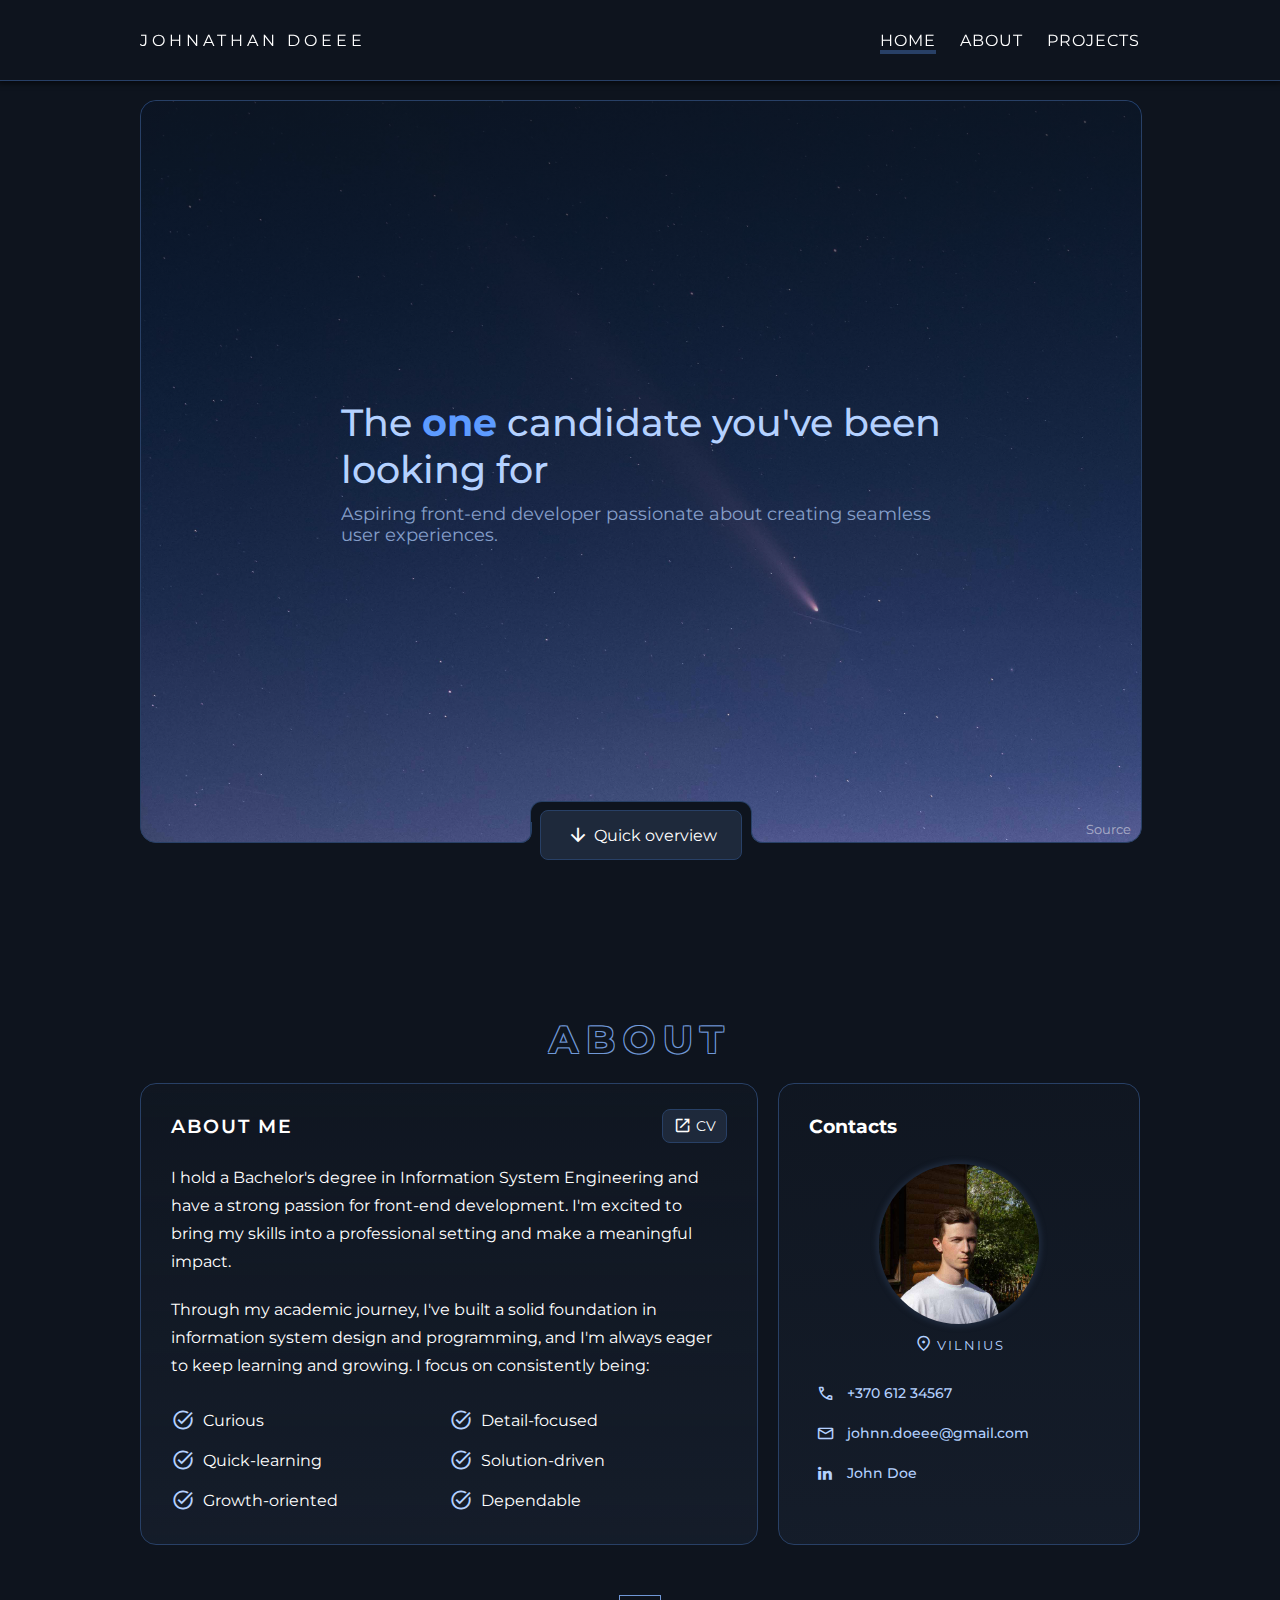
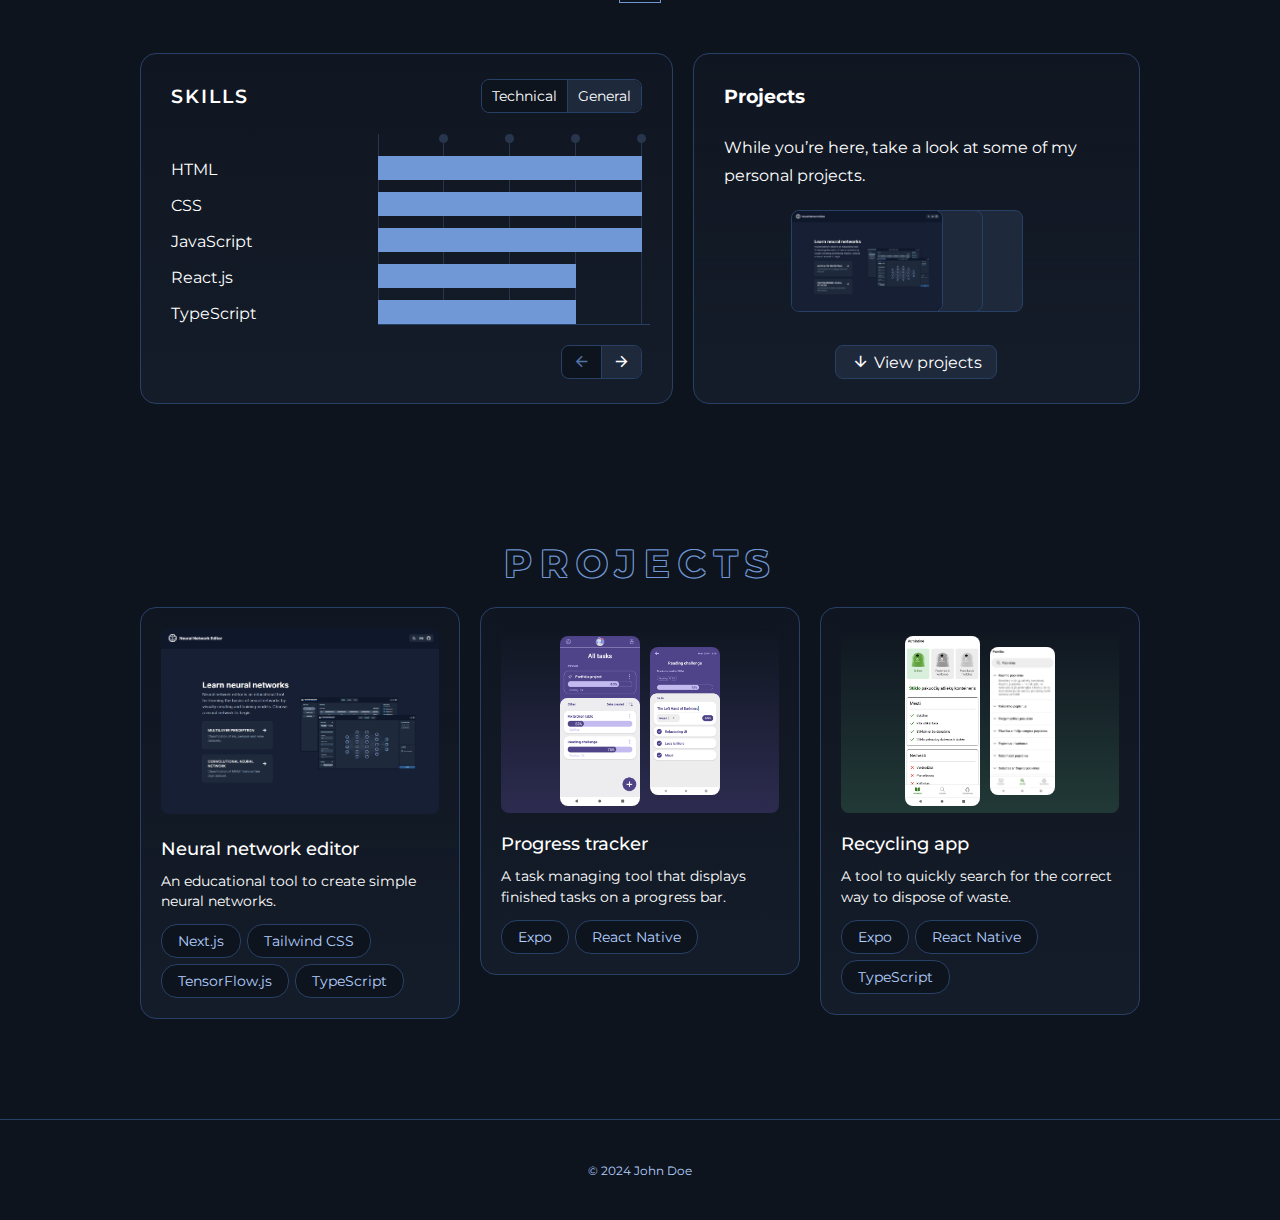
==== commit 121430a8: "update about section content" ====
--- a/index.html
+++ b/index.html
@@ -45,7 +45,7 @@
                         <div class="shape">
                             <div class="shape-overlay"></div>
                             <div class="main-text-container">
-                                <div class="main-text">The <span class="highlighted-text">one</span> candidate you've been looking for</div>
+                                <h1 class="main-text">The <span class="highlighted-text">one</span> candidate you've been looking for</h1>
                                 <div class="subtext">Aspiring front-end developer passionate about creating seamless user experiences.</div>
                             </div>
                             <a href="https://www.pexels.com/photo/28973818/" class="image-source" target="_blank">Source</a>
@@ -64,12 +64,12 @@
             <section id="about" class="main-container about">
                 <div class="content-container">
                     <header class="section-title">
-                        <h2>About</h2>
+                        <div>About</div>
                     </header>
                     <div class="top-container">
                         <section id="about-container" class="section-container">
                             <header class="section-header">
-                                <h3>About me</h3>
+                                <h2>About me</h2>
                                 <a href="../assets/resume.pdf" target="_blank" class="button">
                                     <span class="material-symbols-outlined icon-sm">
                                         open_in_new
@@ -78,8 +78,8 @@
                                 </a>
                             </header>
                             <article class="section-article">
-                                <p class="p1">With a Bachelor's degree in Information System Engineering and a passion for front-end development, I'm ready to transition into a professional setting and make an impact.</p>
-                                <p class="p1">My academic journey has sharpened my technical abilities and provided me with a solid foundation in information system design and programming. My focus is on consistently being:</p>
+                                <p class="p1">I hold a Bachelor's degree in Information System Engineering and have a strong passion for front-end development. I'm excited to bring my skills into a professional setting and make a meaningful impact.</p>
+                                <p class="p1">Through my academic journey, I've built a solid foundation in information system design and programming, and I'm always eager to keep learning and growing. I focus on consistently being:</p>
                                 <ul class="qualities-container">
                                     <li>
                                         <ul class="col">
@@ -87,19 +87,19 @@
                                                 <span class="material-symbols-outlined quality-icon">
                                                     task_alt
                                                 </span>
+                                                <span>Curious</span>
+                                            </li>
+                                            <li class="quality-item">
+                                                <span class="material-symbols-outlined quality-icon">
+                                                    task_alt
+                                                </span>
+                                                <span>Quick-learning</span>
+                                            </li>
+                                            <li class="quality-item">
+                                                <span class="material-symbols-outlined quality-icon">
+                                                    task_alt
+                                                </span>
                                                 <span>Growth-oriented</span>
-                                            </li>
-                                            <li class="quality-item">
-                                                <span class="material-symbols-outlined quality-icon">
-                                                    task_alt
-                                                </span>
-                                                <span>Quick-learning</span>
-                                            </li>
-                                            <li class="quality-item">
-                                                <span class="material-symbols-outlined quality-icon">
-                                                    task_alt
-                                                </span>
-                                                <span>Curious</span>
                                             </li>
                                         </ul>
                                     </li>
@@ -115,7 +115,7 @@
                                                 <span class="material-symbols-outlined quality-icon">
                                                     task_alt
                                                 </span>
-                                                <span>Solution-oriented</span>
+                                                <span>Solution-driven</span>
                                             </li>
                                             <li class="quality-item">
                                                 <span class="material-symbols-outlined quality-icon">
--- a/style/main.css
+++ b/style/main.css
@@ -143,6 +143,9 @@
     .shape-container {
         height: 95%;
     }
+    .shape {
+        background-image: url('../assets/main-image-mobile.jpg');
+    }
     .content-container.home {
         margin-top: 90px;
     }
--- a/style/about.css
+++ b/style/about.css
@@ -24,6 +24,7 @@
 
 .quality-icon {
     color: var(--text-light);
+    user-select: none;
 }
 
 /* ----- TABLET LANDSCAPE ----- */
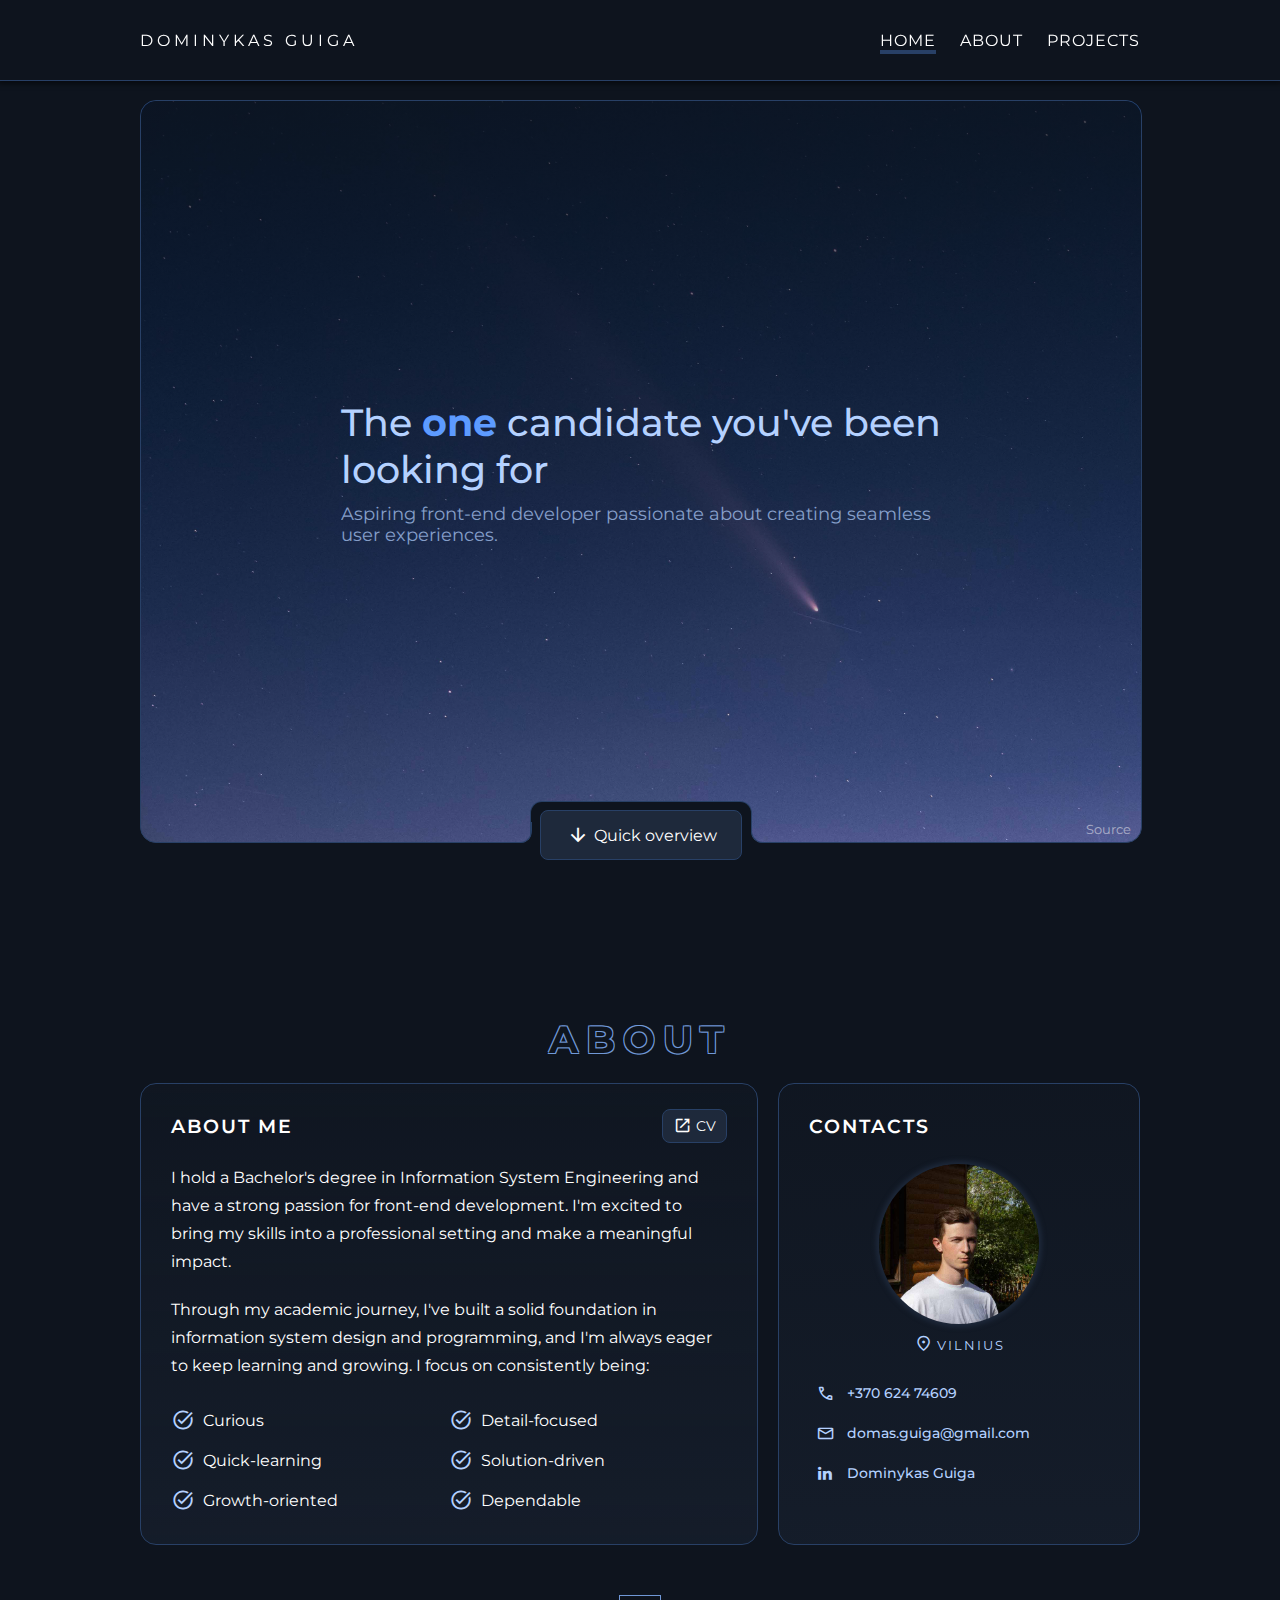
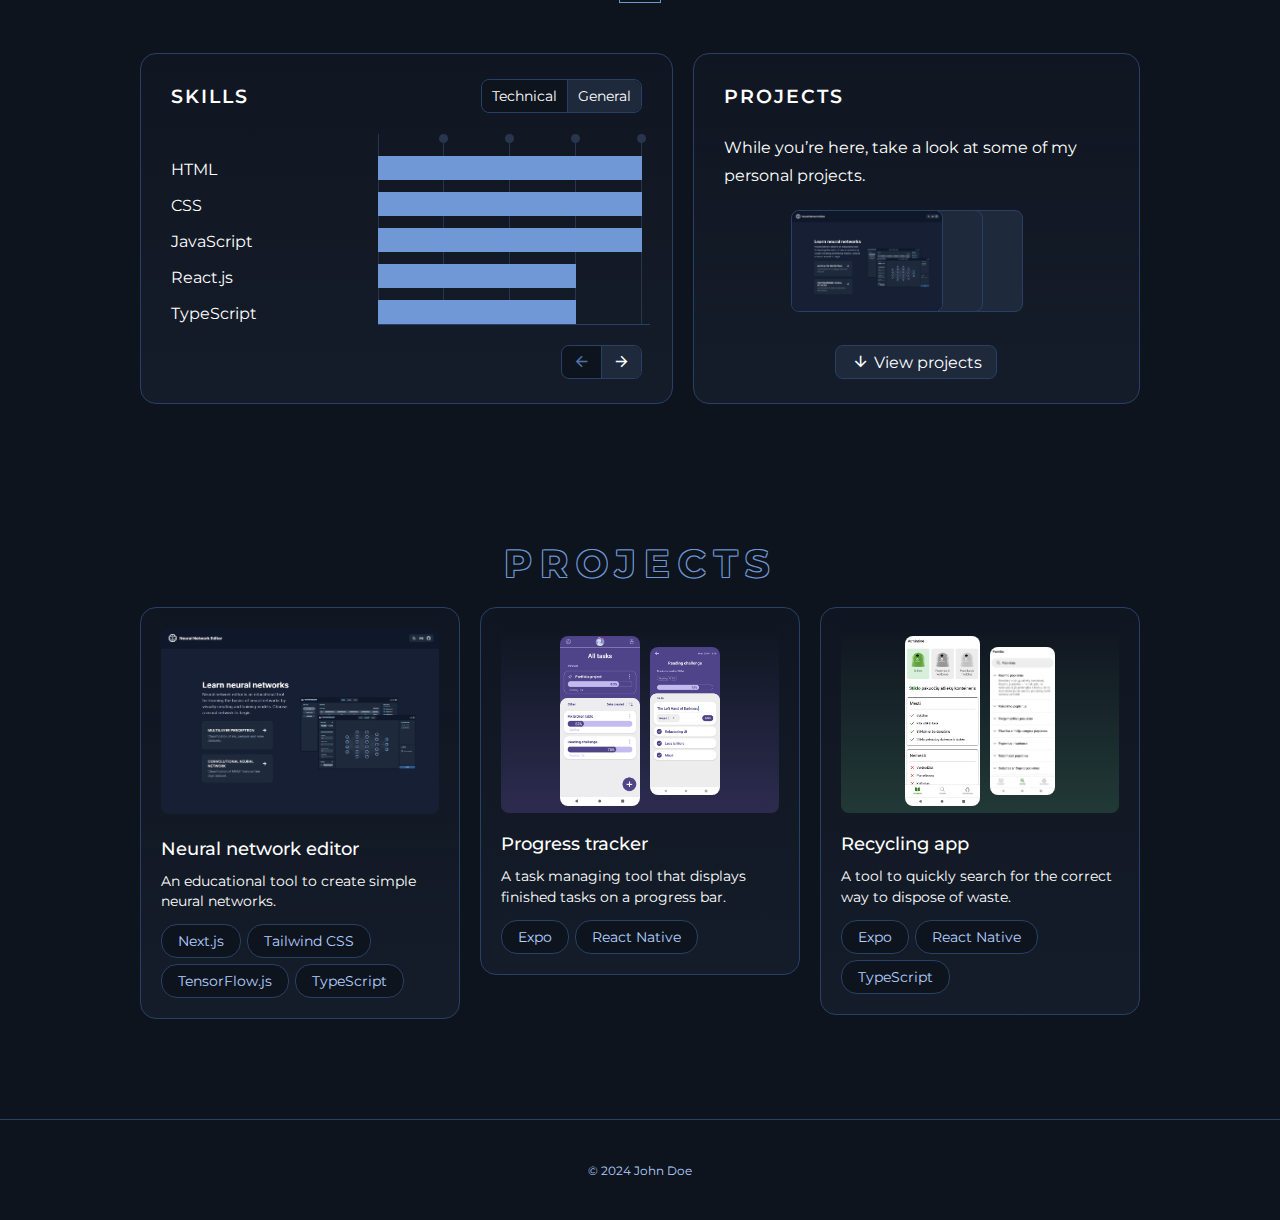
==== commit 39ba1acd: "update project with correct contact information" ====
--- a/index.html
+++ b/index.html
@@ -4,7 +4,7 @@
         <meta charset="UTF-8" />
         <meta name="viewport" content="width=device-width, initial-scale=1" />
         <meta name="description" content="Portfolio of an aspiring front-end developer passioante about creating seamless user experiences." />
-        <title>Portfolio | Johnathan Doeee</title>
+        <title>Portfolio | Dominykas Guiga</title>
         <link rel="stylesheet" href="style/global.css" />
         <link rel="stylesheet" href="style/header.css" />
         <link rel="stylesheet" href="style/main.css" />
@@ -23,7 +23,7 @@
     <body class="body-container">
         <header class="header">
             <div class="header-container">
-                <span class="header-name">Johnathan Doeee</span>
+                <span class="header-name">Dominykas Guiga</span>
                 <nav class="menu-navigation">
                     <ul id="menu-container" class="menu-item-container menu-hidden">
                         <li><a id="home-link" class="menu-item current-page" href="#home">Home</a></li>
@@ -130,7 +130,7 @@
                         </section>
                         <section id="contacts-container" class="section-container">
                             <header class="section-header">
-                                <h3>Contacts</h3>
+                                <h2>Contacts</h2>
                             </header>
                             <article class="contacts">
                                 <div class="profile-image-container">
@@ -150,7 +150,7 @@
                                                     call
                                                 </span>
                                             </div>
-                                            <span id="phone-number">+370 612 34567</span>
+                                            <span id="phone-number">+370 624 74609</span>
                                         </div>
                                         <div
                                             id="number-copy-button"
@@ -171,7 +171,7 @@
                                                     mail
                                                 </span>
                                             </div>
-                                            <span>johnn.doeee@gmail.com</span>
+                                            <span>domas.guiga@gmail.com</span>
                                         </div>
                                         <div
                                             id="email-copy-button"
@@ -190,7 +190,7 @@
                                             <div class="icon-container">
                                                 <i class="fa fa-linkedin fa-sm"></i>
                                             </div>
-                                            <span>John Doe</span>
+                                            <span>Dominykas Guiga</span>
                                         </div>
                                         <a href="https://www.linkedin.com/in/dominykas-guiga-004b6724a" target="_blank" class="contact-item-action">
                                             <span class="material-symbols-outlined icon-sm">
@@ -277,7 +277,7 @@
                         </section>
                         <section id="projects-container" class="section-container projects">
                             <header class="section-header">
-                                <h3>Projects</h3>
+                                <h2>Projects</h2>
                             </header>
                             <article class="projects-content">
                                 <div class="projects-text">
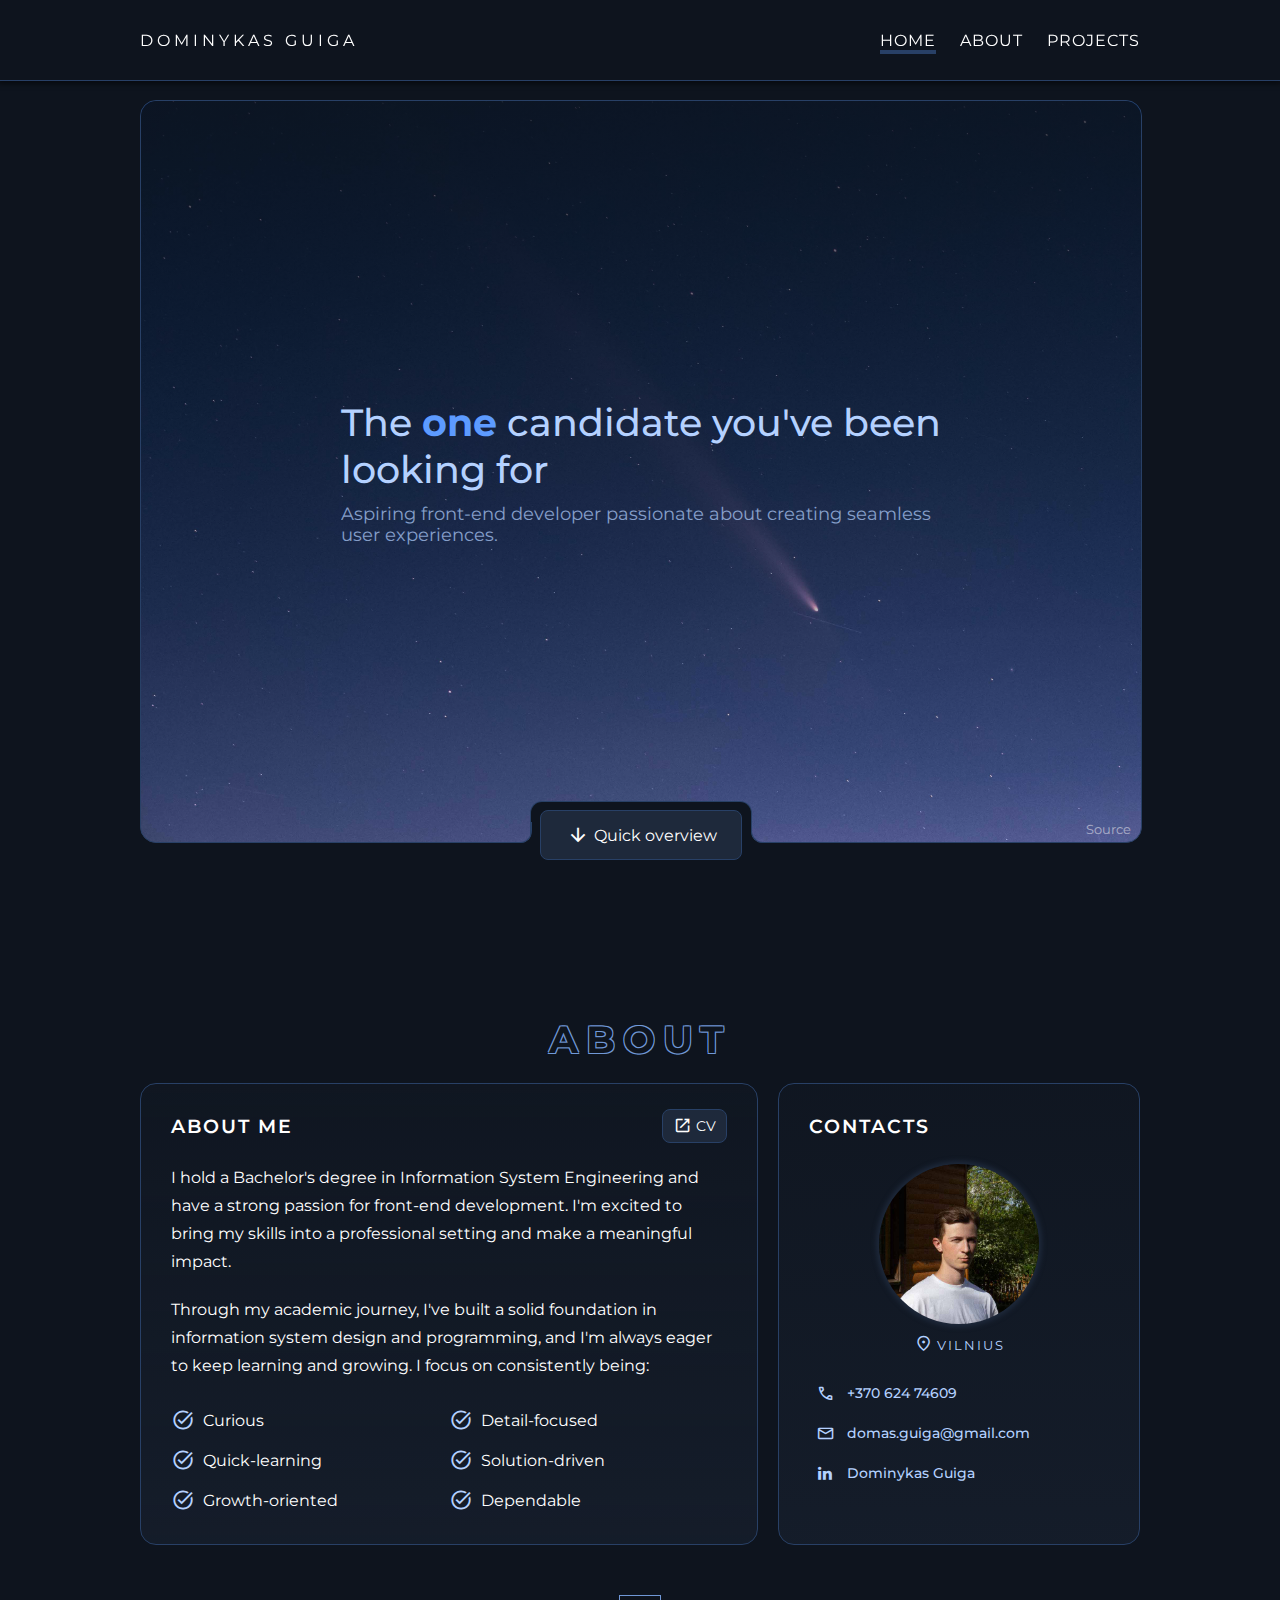
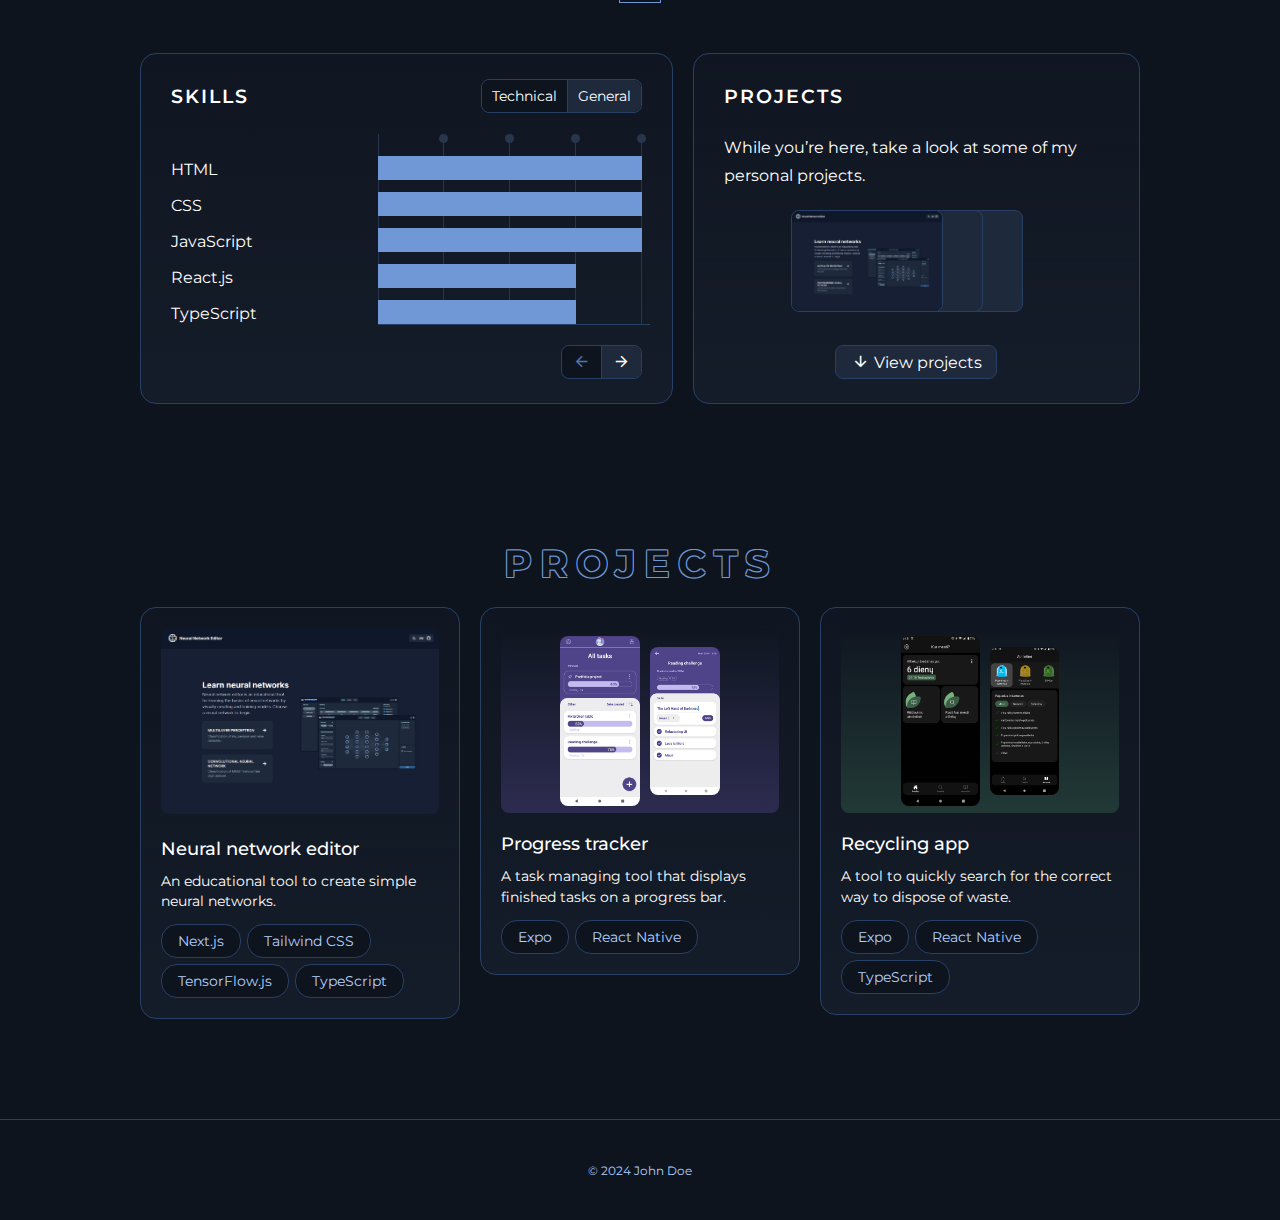
==== commit 47425f56: "update project pages" ====
--- a/index.html
+++ b/index.html
@@ -340,8 +340,8 @@
                         </a>
                         <a href="./projects/recycling-app/" class="section-container project-link">
                             <figure class="project-image-container-vertical ra">
-                                <img src="../assets/ra-1-sm.png" class="project-image-vertical" alt="progress tracker main screen" />
-                                <img src="../assets/ra-2-sm.png" class="project-image-vertical small" alt="progress tracker main screen" />
+                                <img src="../assets/kur-mesti-1.png" class="project-image-vertical" alt="progress tracker main screen" />
+                                <img src="../assets/kur-mesti-3.png" class="project-image-vertical small" alt="progress tracker main screen" />
                             </figure>
                             <div class="project-info">
                                 <h3 class="header-text">Recycling app</h3>
--- a/style/projects.css
+++ b/style/projects.css
@@ -214,11 +214,13 @@
         flex-wrap: wrap;
     }
     .tag-container {
-        flex-wrap: nowrap;
-        overflow: scroll;   
+        /* flex-wrap: nowrap; */
+        /* overflow: scroll; */
     }
     .tag {
         text-wrap: nowrap;
+        height: 28px;
+        padding: 0 12px;
     }
 }
 
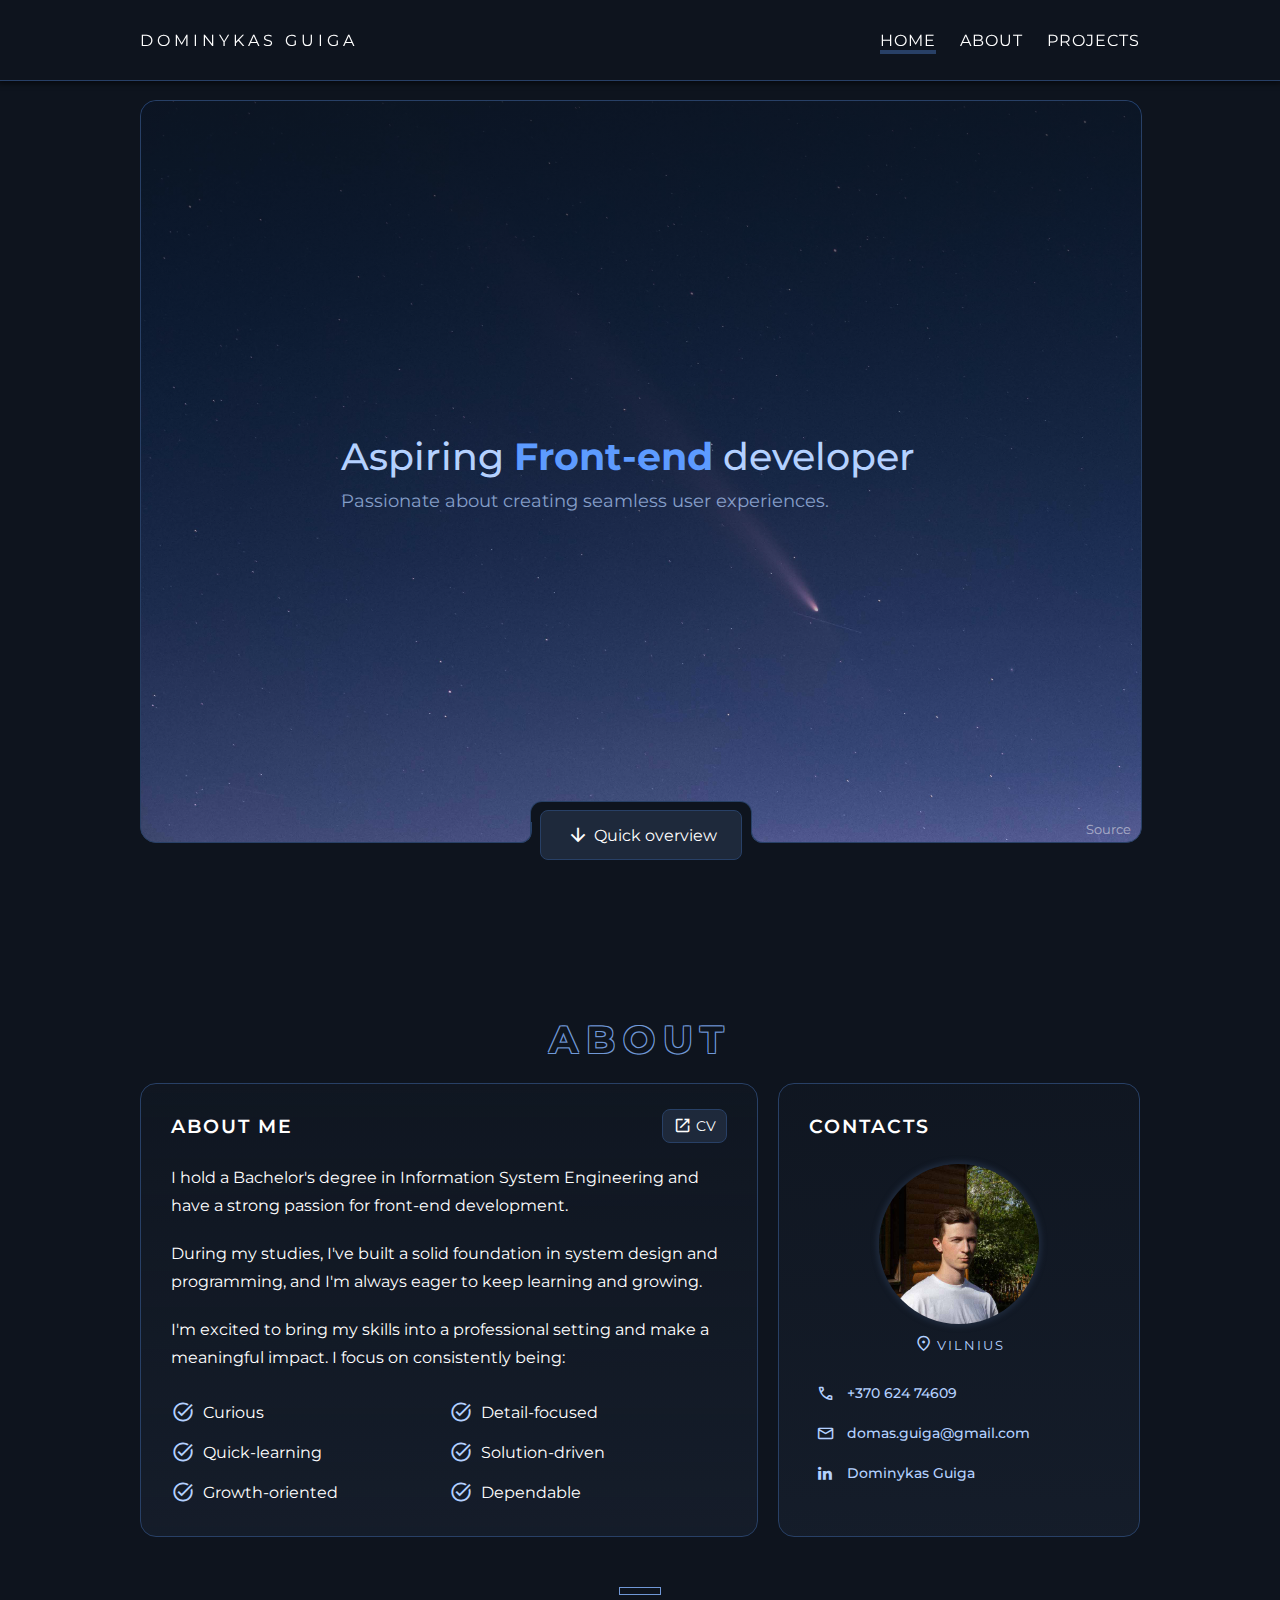
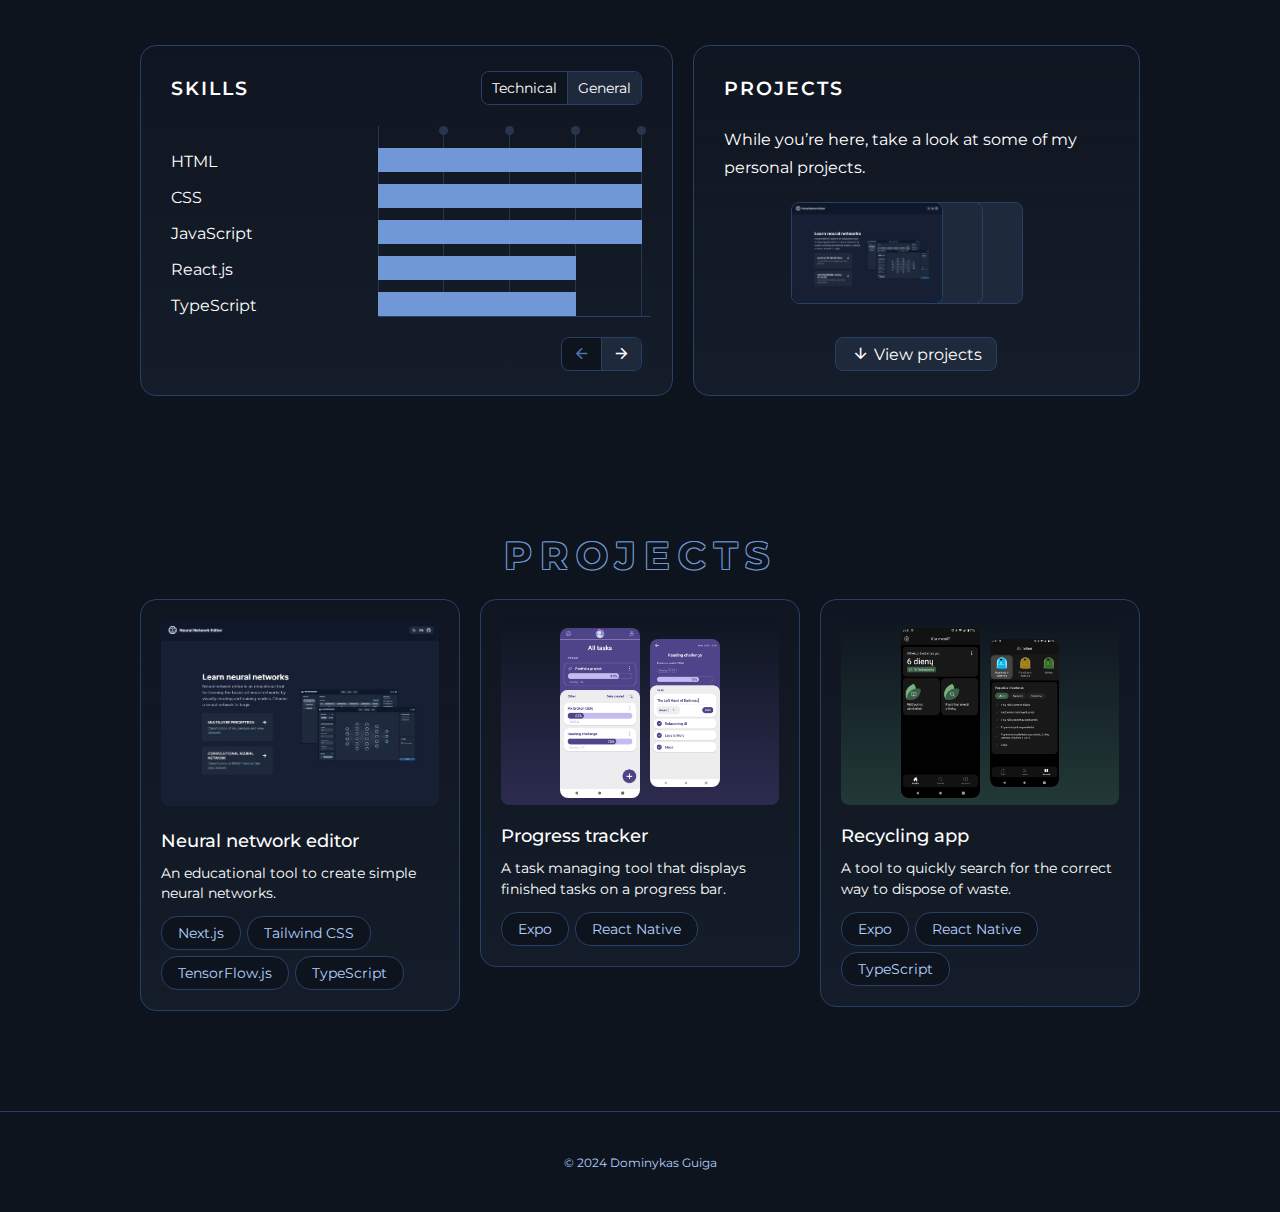
==== commit 0fffc2c9: "update home screen text" ====
--- a/index.html
+++ b/index.html
@@ -45,8 +45,8 @@
                         <div class="shape">
                             <div class="shape-overlay"></div>
                             <div class="main-text-container">
-                                <h1 class="main-text">The <span class="highlighted-text">one</span> candidate you've been looking for</h1>
-                                <div class="subtext">Aspiring front-end developer passionate about creating seamless user experiences.</div>
+                                <h1 class="main-text">Aspiring  <span class="highlighted-text">Front-end</span> developer</h1>
+                                <div class="subtext">Passionate about creating seamless user experiences.</div>
                             </div>
                             <a href="https://www.pexels.com/photo/28973818/" class="image-source" target="_blank">Source</a>
                             <div class="shape-cutout"></div>
@@ -78,8 +78,9 @@
                                 </a>
                             </header>
                             <article class="section-article">
-                                <p class="p1">I hold a Bachelor's degree in Information System Engineering and have a strong passion for front-end development. I'm excited to bring my skills into a professional setting and make a meaningful impact.</p>
-                                <p class="p1">Through my academic journey, I've built a solid foundation in information system design and programming, and I'm always eager to keep learning and growing. I focus on consistently being:</p>
+                                <p class="p1">I hold a Bachelor's degree in Information System Engineering and have a strong passion for front-end development.</p>
+                                <p class="p1">During my studies, I've built a solid foundation in system design and programming, and I'm always eager to keep learning and growing.</p>
+                                <p class="p1">I'm excited to bring my skills into a professional setting and make a meaningful impact. I focus on consistently being:</p>
                                 <ul class="qualities-container">
                                     <li>
                                         <ul class="col">
@@ -358,7 +359,7 @@
             </section>
         </main>
         <footer class="footer">
-            <div class="footer-text">© 2024 John Doe</div>
+            <div class="footer-text">© 2024 Dominykas Guiga</div>
         </footer>
         <a href="#home" id="scroll-to-top" class="button scroll-to-top hidden">
             <span class="material-symbols-outlined">
--- a/style/main.css
+++ b/style/main.css
@@ -141,13 +141,22 @@
 
 @media only screen and (max-width: 480px) {
     .shape-container {
-        height: 95%;
+        height: 90%;
     }
     .shape {
         background-image: url('../assets/main-image-mobile.jpg');
     }
     .content-container.home {
         margin-top: 90px;
+    }
+    .main-text {
+        font-size: 2.4rem;
+    }
+    .highlighted-text {
+        display: block;
+    }
+    .subtext {
+        font-size: 1.2rem;
     }
 }
 
--- a/style/about.css
+++ b/style/about.css
@@ -48,4 +48,7 @@
     .col {
         width: 100%;
     }
+    .qualities-container > li {
+        width: 100%;
+    }
 }